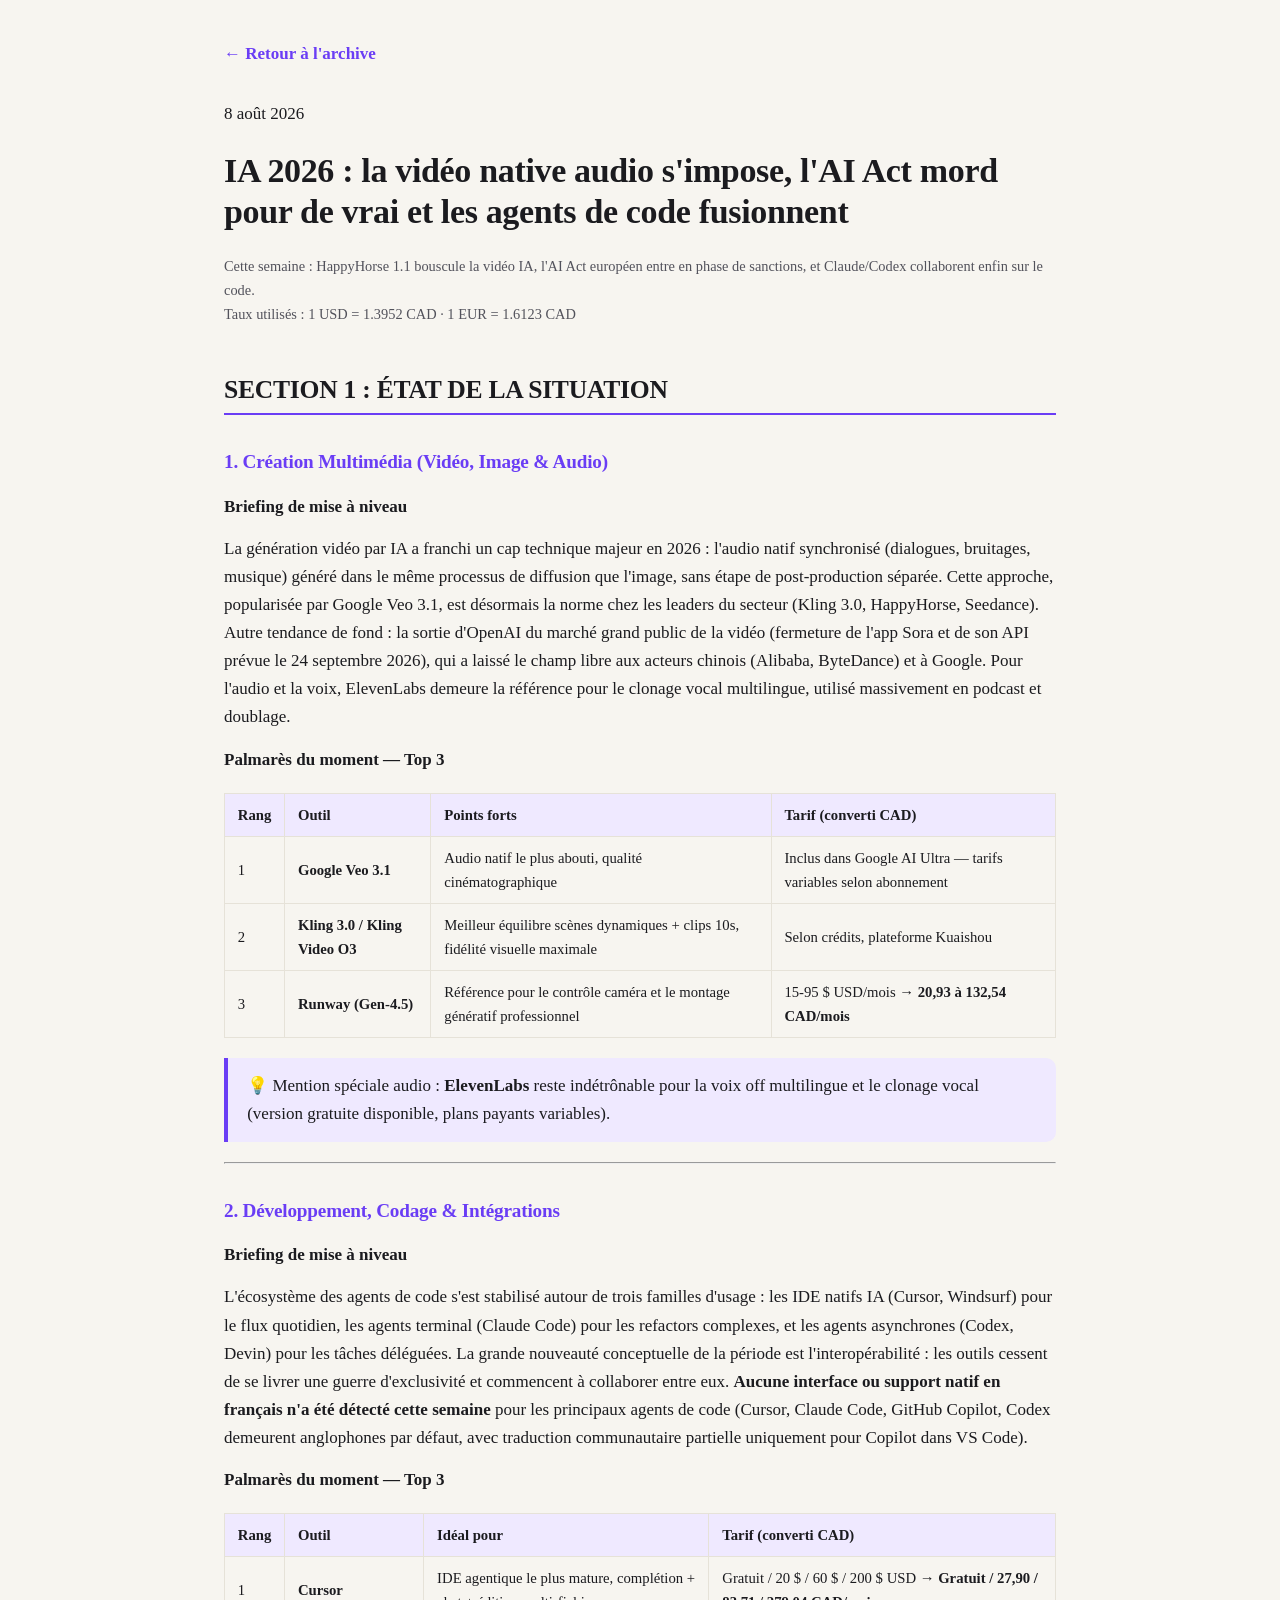
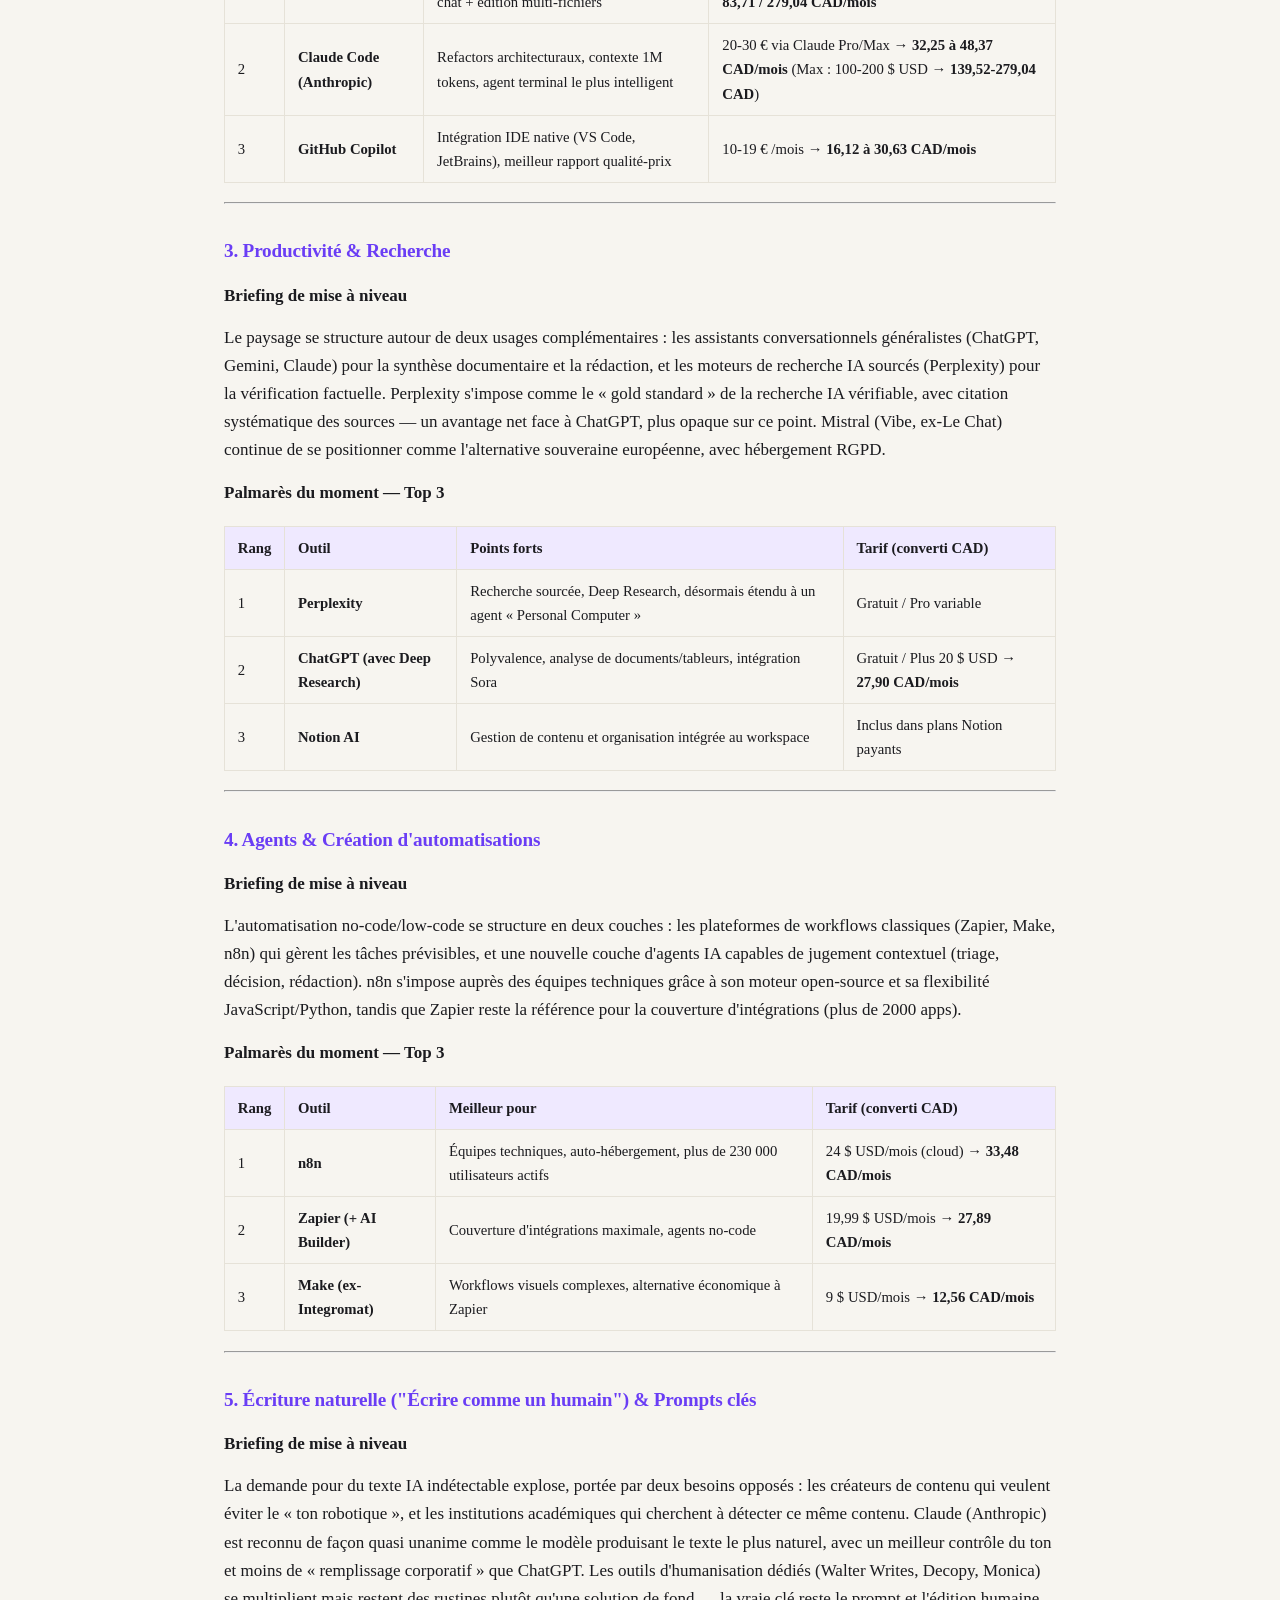
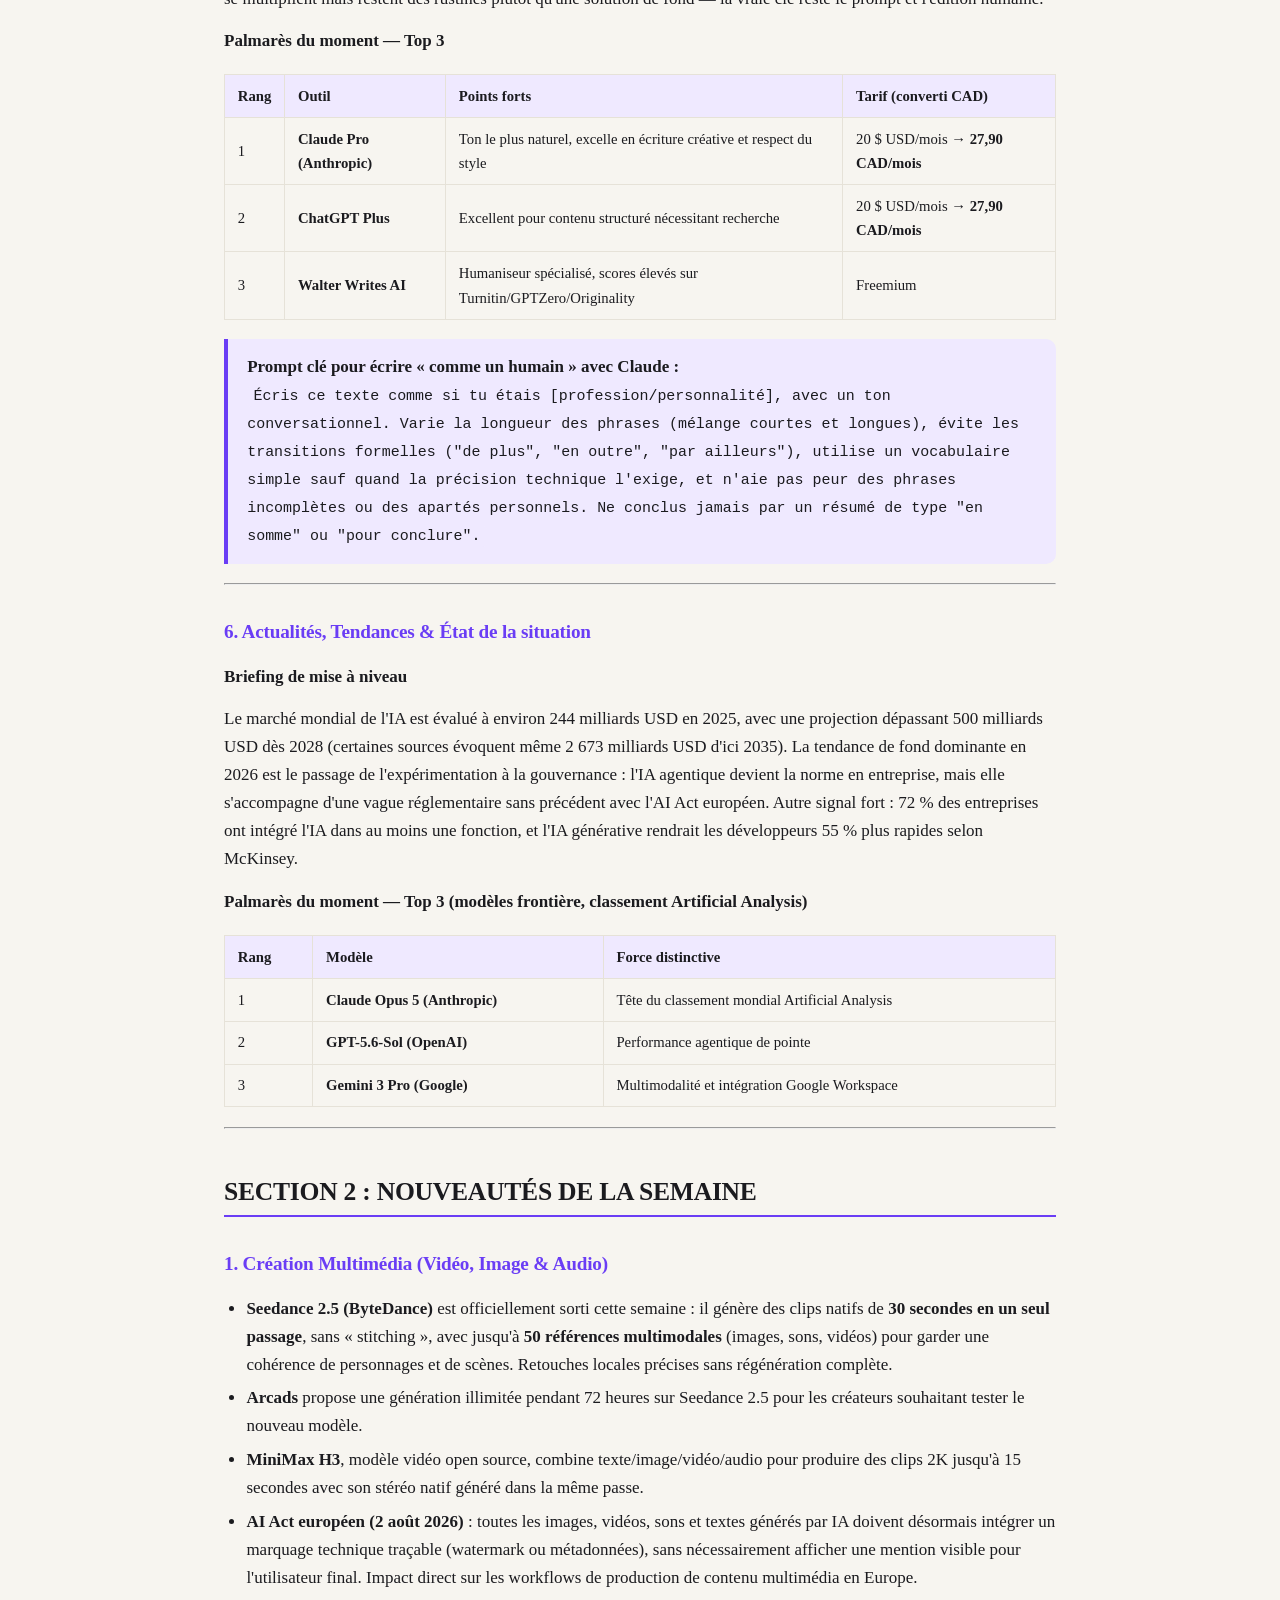
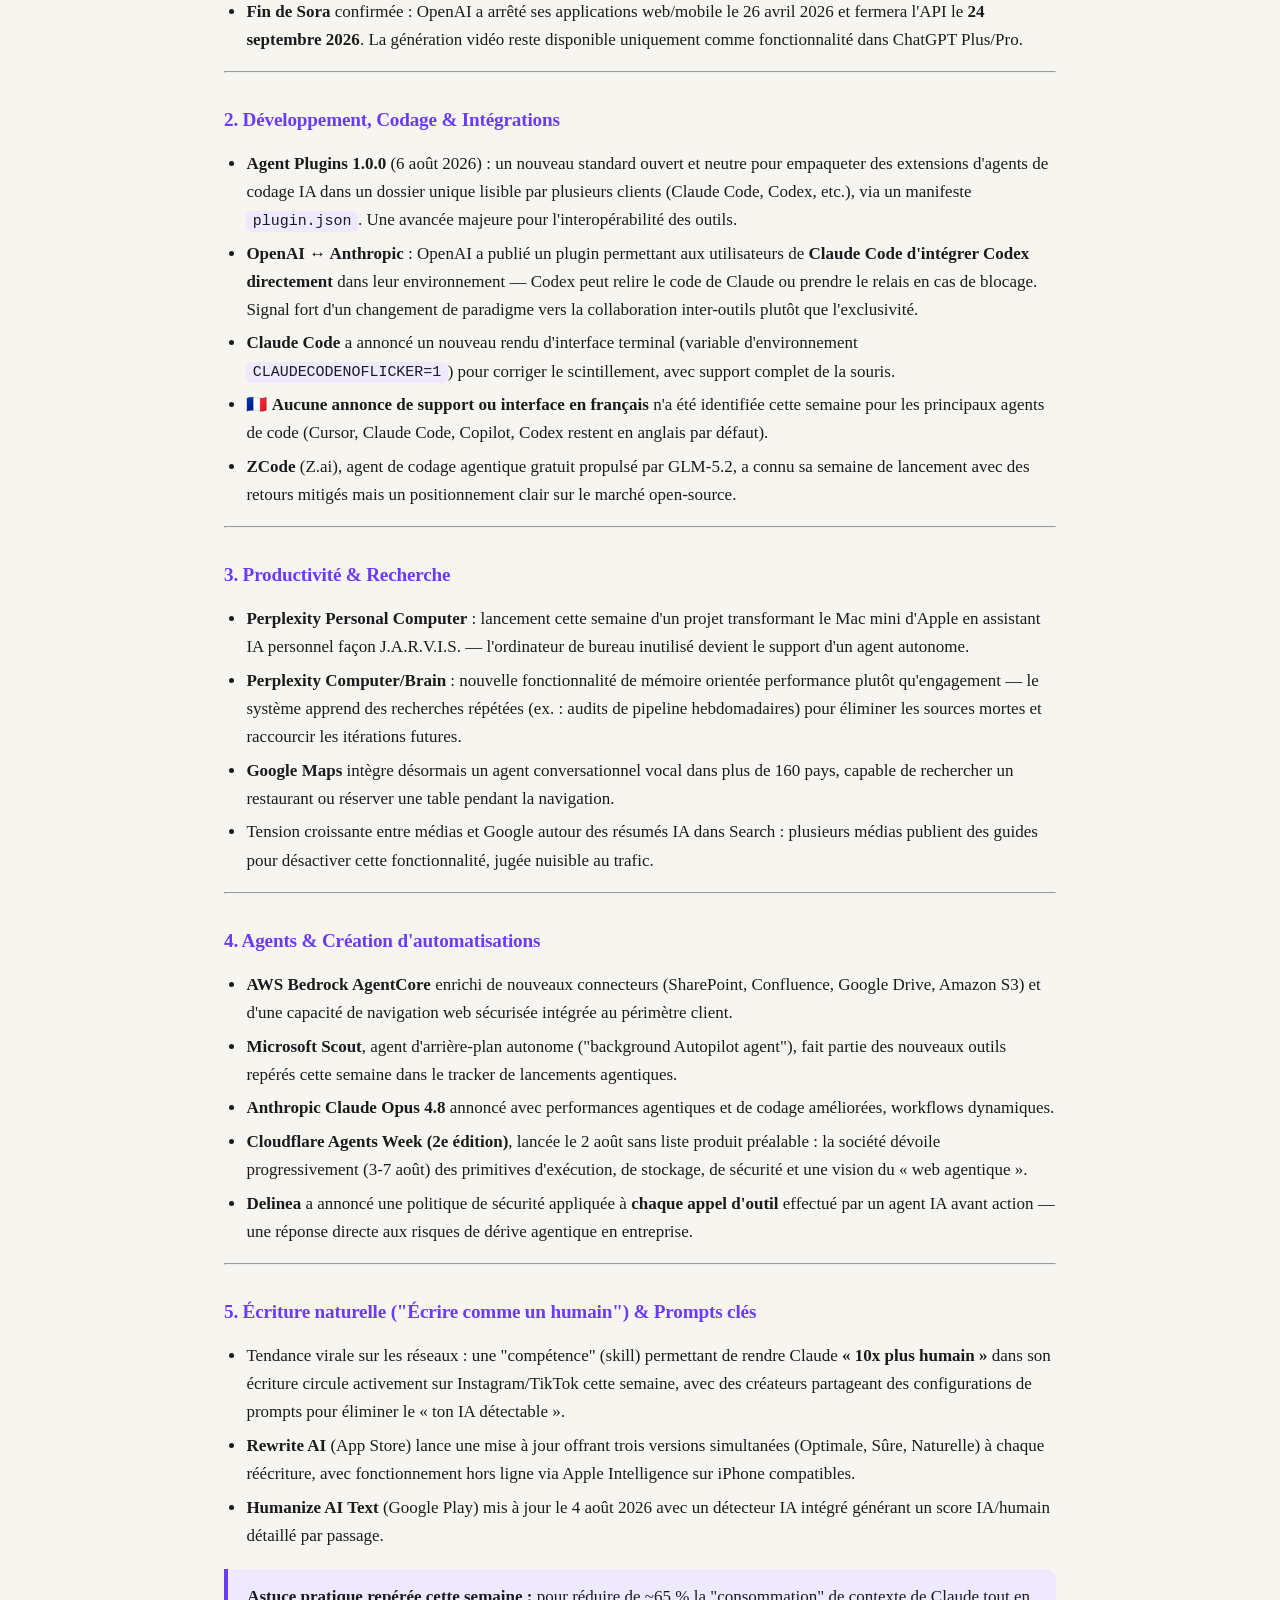
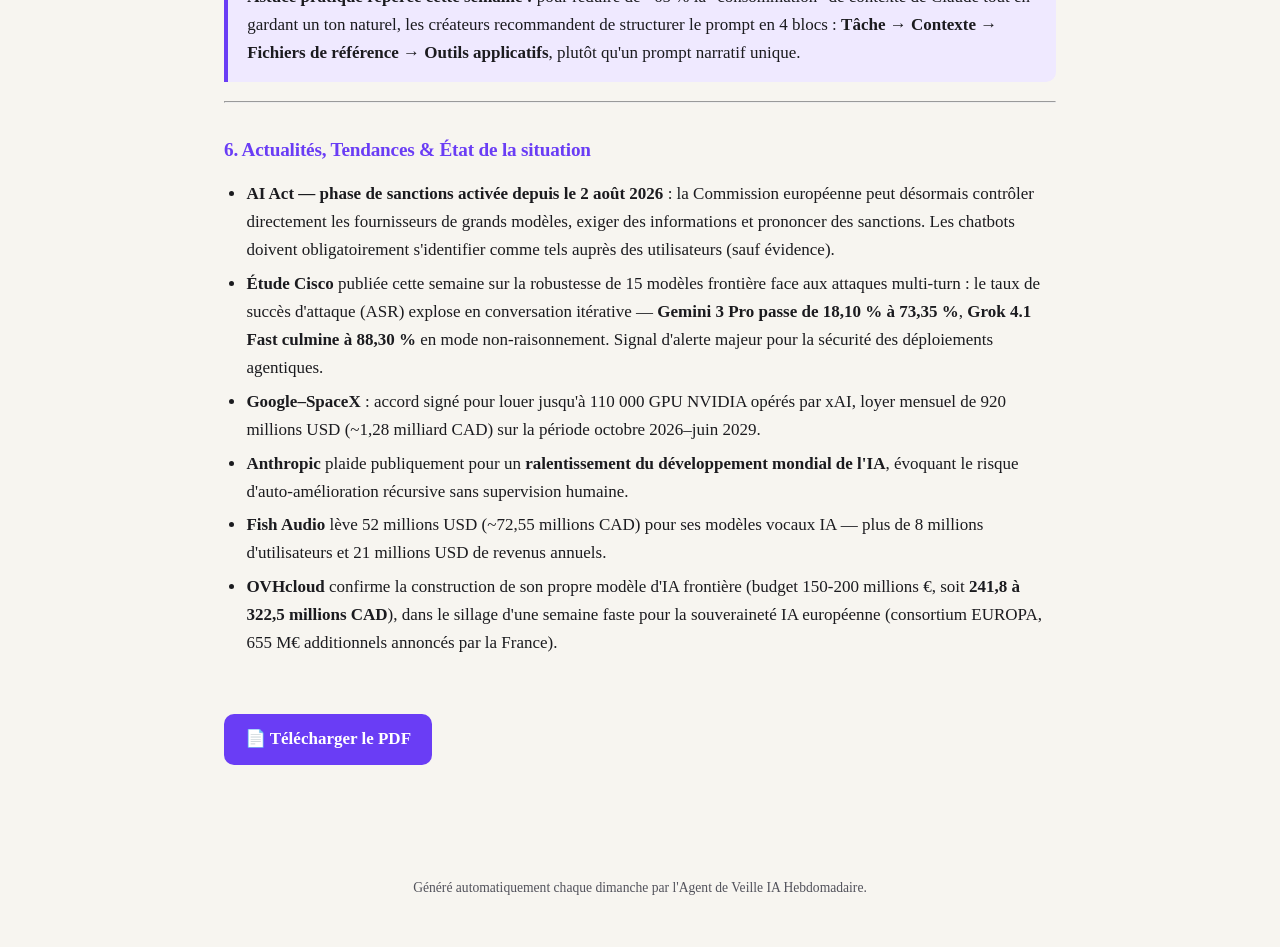
==== reports/2026-08-08/index.html @ e720a46f "Publication du site — 31275434739 4ceb8667a6db0ae6cc5fe43e74e191ec12e5e3ae" ====
<!doctype html>
<html lang="fr">
<head>
<meta charset="utf-8">
<title>IA 2026 : la vidéo native audio s&#39;impose, l&#39;AI Act mord pour de vrai et les agents de code fusionnent — Veille IA Hebdomadaire</title>

<meta name="viewport" content="width=device-width, initial-scale=1">
<meta name="description" content="Cette semaine : HappyHorse 1.1 bouscule la vidéo IA, l&#39;AI Act européen entre en phase de sanctions, et Claude/Codex collaborent enfin sur le code.">
<link rel="preconnect" href="https://fonts.googleapis.com">
<link href="https://fonts.googleapis.com/css2?family=Fraunces:opsz,wght@9..144,400;9..144,600;9..144,700&family=Inter:wght@400;500;600;700&display=swap" rel="stylesheet">

<style>/* ==========================================================================
   Agent de Veille IA Hebdomadaire — style &#34;magazine&#34; (web)
   ========================================================================== */

:root {
  --bg: #f7f5f0;
  --bg-card: #ffffff;
  --ink: #1b1b1f;
  --ink-soft: #52525b;
  --accent: #6a3df5;
  --accent-soft: #efe9ff;
  --line: #e6e2d8;
  --success: #0f8a5f;
}

@media (prefers-color-scheme: dark) {
  :root {
    --bg: #111114;
    --bg-card: #1a1a1f;
    --ink: #f2f1ee;
    --ink-soft: #a3a3ad;
    --accent: #a78bfa;
    --accent-soft: #241c3d;
    --line: #2c2c33;
    --success: #34d399;
  }
}

* { box-sizing: border-box; }

body {
  margin: 0;
  background: var(--bg);
  color: var(--ink);
  font-family: &#34;Inter&#34;, &#34;Segoe UI&#34;, system-ui, -apple-system, sans-serif;
  line-height: 1.65;
  font-size: 17px;
}

h1, h2, h3, h4 {
  font-family: &#34;Fraunces&#34;, Georgia, &#34;Times New Roman&#34;, serif;
  color: var(--ink);
  line-height: 1.2;
  letter-spacing: -0.01em;
}

a { color: var(--accent); text-decoration: none; }
a:hover { text-decoration: underline; }

.site-header {
  padding: 3rem 1.5rem 2rem;
  text-align: center;
  border-bottom: 1px solid var(--line);
}

.site-header .kicker {
  display: inline-block;
  font-size: 0.8rem;
  font-weight: 600;
  letter-spacing: 0.08em;
  text-transform: uppercase;
  color: var(--accent);
  background: var(--accent-soft);
  padding: 0.3rem 0.8rem;
  border-radius: 999px;
  margin-bottom: 1rem;
}

.site-header h1 {
  font-size: clamp(2rem, 5vw, 3rem);
  margin: 0 0 0.6rem;
}

.site-header p {
  color: var(--ink-soft);
  max-width: 640px;
  margin: 0 auto;
}

.container {
  max-width: 880px;
  margin: 0 auto;
  padding: 2.5rem 1.5rem 5rem;
}

/* --- Cartes d&#39;archive (index) ------------------------------------------ */

.archive-grid {
  display: grid;
  gap: 1.25rem;
  grid-template-columns: 1fr;
}

.report-card {
  background: var(--bg-card);
  border: 1px solid var(--line);
  border-radius: 16px;
  padding: 1.5rem 1.75rem;
  transition: transform 0.15s ease, box-shadow 0.15s ease;
}

.report-card:hover {
  transform: translateY(-2px);
  box-shadow: 0 10px 30px rgba(0, 0, 0, 0.08);
}

.report-card .date {
  font-size: 0.82rem;
  font-weight: 600;
  color: var(--accent);
  text-transform: uppercase;
  letter-spacing: 0.05em;
}

.report-card h2 {
  font-size: 1.35rem;
  margin: 0.4rem 0 0.5rem;
}

.report-card p {
  color: var(--ink-soft);
  margin: 0 0 1rem;
}

.report-card .links a {
  font-weight: 600;
  margin-right: 1.25rem;
}

.empty-state {
  text-align: center;
  color: var(--ink-soft);
  padding: 4rem 1rem;
}

/* --- Page d&#39;un rapport --------------------------------------------------- */

.report-meta {
  color: var(--ink-soft);
  font-size: 0.9rem;
  margin-bottom: 2rem;
}

.report-content h2 {
  font-size: 1.6rem;
  margin-top: 3rem;
  padding-bottom: 0.5rem;
  border-bottom: 2px solid var(--accent);
}

.report-content h3 {
  font-size: 1.2rem;
  margin-top: 2.2rem;
  color: var(--accent);
}

.report-content h4 {
  font-size: 1.02rem;
  margin-top: 1.4rem;
}

.report-content p { margin: 0.9rem 0; }

.report-content ul, .report-content ol {
  padding-left: 1.4rem;
}

.report-content li { margin: 0.35rem 0; }

.report-content blockquote {
  margin: 1.2rem 0;
  padding: 0.9rem 1.2rem;
  background: var(--accent-soft);
  border-left: 4px solid var(--accent);
  border-radius: 0 10px 10px 0;
}

.report-content blockquote p { margin: 0; }

.report-content table {
  width: 100%;
  border-collapse: collapse;
  margin: 1.2rem 0;
  font-size: 0.92rem;
}

.report-content th, .report-content td {
  border: 1px solid var(--line);
  padding: 0.55rem 0.8rem;
  text-align: left;
}

.report-content th {
  background: var(--accent-soft);
  font-weight: 600;
}

.report-content code {
  background: var(--accent-soft);
  padding: 0.15rem 0.4rem;
  border-radius: 5px;
  font-size: 0.88em;
}

.back-link {
  display: inline-block;
  margin-bottom: 2rem;
  font-weight: 600;
}

.pdf-badge {
  display: inline-block;
  margin-top: 2.5rem;
  padding: 0.7rem 1.3rem;
  background: var(--accent);
  color: white;
  border-radius: 10px;
  font-weight: 600;
}
.pdf-badge:hover { text-decoration: none; opacity: 0.9; }

footer.site-footer {
  text-align: center;
  color: var(--ink-soft);
  font-size: 0.85rem;
  padding: 2rem 1rem 3rem;
}
</style>
</head>
<body>

<div class="container">
  <a class="back-link" href="../../index.html">&larr; Retour à l'archive</a>



  <header>
    <div class="date">8 août 2026</div>
    <h1>IA 2026 : la vidéo native audio s&#39;impose, l&#39;AI Act mord pour de vrai et les agents de code fusionnent</h1>
    <p class="report-meta">Cette semaine : HappyHorse 1.1 bouscule la vidéo IA, l&#39;AI Act européen entre en phase de sanctions, et Claude/Codex collaborent enfin sur le code.<br>Taux utilisés : 1 USD = 1.3952 CAD · 1 EUR = 1.6123 CAD</p>
  </header>


  <div class="report-content">
    <h2 id="section-1-etat-de-la-situation">SECTION 1 : ÉTAT DE LA SITUATION</h2>
<h3 id="1-creation-multimedia-video-image-audio">1. Création Multimédia (Vidéo, Image &amp; Audio)</h3>
<p><strong>Briefing de mise à niveau</strong></p>
<p>La génération vidéo par IA a franchi un cap technique majeur en 2026 : l'audio natif synchronisé (dialogues, bruitages, musique) généré dans le même processus de diffusion que l'image, sans étape de post-production séparée. Cette approche, popularisée par Google Veo 3.1, est désormais la norme chez les leaders du secteur (Kling 3.0, HappyHorse, Seedance). Autre tendance de fond : la sortie d'OpenAI du marché grand public de la vidéo (fermeture de l'app Sora et de son API prévue le 24 septembre 2026), qui a laissé le champ libre aux acteurs chinois (Alibaba, ByteDance) et à Google. Pour l'audio et la voix, ElevenLabs demeure la référence pour le clonage vocal multilingue, utilisé massivement en podcast et doublage.</p>
<p><strong>Palmarès du moment — Top 3</strong></p>
<table>
<thead>
<tr>
<th>Rang</th>
<th>Outil</th>
<th>Points forts</th>
<th>Tarif (converti CAD)</th>
</tr>
</thead>
<tbody>
<tr>
<td>1</td>
<td><strong>Google Veo 3.1</strong></td>
<td>Audio natif le plus abouti, qualité cinématographique</td>
<td>Inclus dans Google AI Ultra — tarifs variables selon abonnement</td>
</tr>
<tr>
<td>2</td>
<td><strong>Kling 3.0 / Kling Video O3</strong></td>
<td>Meilleur équilibre scènes dynamiques + clips 10s, fidélité visuelle maximale</td>
<td>Selon crédits, plateforme Kuaishou</td>
</tr>
<tr>
<td>3</td>
<td><strong>Runway (Gen-4.5)</strong></td>
<td>Référence pour le contrôle caméra et le montage génératif professionnel</td>
<td>15-95 $ USD/mois → <strong>20,93 à 132,54 CAD/mois</strong></td>
</tr>
</tbody>
</table>
<blockquote>
<p>💡 Mention spéciale audio : <strong>ElevenLabs</strong> reste indétrônable pour la voix off multilingue et le clonage vocal (version gratuite disponible, plans payants variables).</p>
</blockquote>
<hr />
<h3 id="2-developpement-codage-integrations">2. Développement, Codage &amp; Intégrations</h3>
<p><strong>Briefing de mise à niveau</strong></p>
<p>L'écosystème des agents de code s'est stabilisé autour de trois familles d'usage : les IDE natifs IA (Cursor, Windsurf) pour le flux quotidien, les agents terminal (Claude Code) pour les refactors complexes, et les agents asynchrones (Codex, Devin) pour les tâches déléguées. La grande nouveauté conceptuelle de la période est l'interopérabilité : les outils cessent de se livrer une guerre d'exclusivité et commencent à collaborer entre eux. <strong>Aucune interface ou support natif en français n'a été détecté cette semaine</strong> pour les principaux agents de code (Cursor, Claude Code, GitHub Copilot, Codex demeurent anglophones par défaut, avec traduction communautaire partielle uniquement pour Copilot dans VS Code).</p>
<p><strong>Palmarès du moment — Top 3</strong></p>
<table>
<thead>
<tr>
<th>Rang</th>
<th>Outil</th>
<th>Idéal pour</th>
<th>Tarif (converti CAD)</th>
</tr>
</thead>
<tbody>
<tr>
<td>1</td>
<td><strong>Cursor</strong></td>
<td>IDE agentique le plus mature, complétion + chat + édition multi-fichiers</td>
<td>Gratuit / 20 $ / 60 $ / 200 $ USD → <strong>Gratuit / 27,90 / 83,71 / 279,04 CAD/mois</strong></td>
</tr>
<tr>
<td>2</td>
<td><strong>Claude Code (Anthropic)</strong></td>
<td>Refactors architecturaux, contexte 1M tokens, agent terminal le plus intelligent</td>
<td>20-30 € via Claude Pro/Max → <strong>32,25 à 48,37 CAD/mois</strong> (Max : 100-200 $ USD → <strong>139,52-279,04 CAD</strong>)</td>
</tr>
<tr>
<td>3</td>
<td><strong>GitHub Copilot</strong></td>
<td>Intégration IDE native (VS Code, JetBrains), meilleur rapport qualité-prix</td>
<td>10-19 € /mois → <strong>16,12 à 30,63 CAD/mois</strong></td>
</tr>
</tbody>
</table>
<hr />
<h3 id="3-productivite-recherche">3. Productivité &amp; Recherche</h3>
<p><strong>Briefing de mise à niveau</strong></p>
<p>Le paysage se structure autour de deux usages complémentaires : les assistants conversationnels généralistes (ChatGPT, Gemini, Claude) pour la synthèse documentaire et la rédaction, et les moteurs de recherche IA sourcés (Perplexity) pour la vérification factuelle. Perplexity s'impose comme le « gold standard » de la recherche IA vérifiable, avec citation systématique des sources — un avantage net face à ChatGPT, plus opaque sur ce point. Mistral (Vibe, ex-Le Chat) continue de se positionner comme l'alternative souveraine européenne, avec hébergement RGPD.</p>
<p><strong>Palmarès du moment — Top 3</strong></p>
<table>
<thead>
<tr>
<th>Rang</th>
<th>Outil</th>
<th>Points forts</th>
<th>Tarif (converti CAD)</th>
</tr>
</thead>
<tbody>
<tr>
<td>1</td>
<td><strong>Perplexity</strong></td>
<td>Recherche sourcée, Deep Research, désormais étendu à un agent « Personal Computer »</td>
<td>Gratuit / Pro variable</td>
</tr>
<tr>
<td>2</td>
<td><strong>ChatGPT (avec Deep Research)</strong></td>
<td>Polyvalence, analyse de documents/tableurs, intégration Sora</td>
<td>Gratuit / Plus 20 $ USD → <strong>27,90 CAD/mois</strong></td>
</tr>
<tr>
<td>3</td>
<td><strong>Notion AI</strong></td>
<td>Gestion de contenu et organisation intégrée au workspace</td>
<td>Inclus dans plans Notion payants</td>
</tr>
</tbody>
</table>
<hr />
<h3 id="4-agents-creation-dautomatisations">4. Agents &amp; Création d'automatisations</h3>
<p><strong>Briefing de mise à niveau</strong></p>
<p>L'automatisation no-code/low-code se structure en deux couches : les plateformes de workflows classiques (Zapier, Make, n8n) qui gèrent les tâches prévisibles, et une nouvelle couche d'agents IA capables de jugement contextuel (triage, décision, rédaction). n8n s'impose auprès des équipes techniques grâce à son moteur open-source et sa flexibilité JavaScript/Python, tandis que Zapier reste la référence pour la couverture d'intégrations (plus de 2000 apps).</p>
<p><strong>Palmarès du moment — Top 3</strong></p>
<table>
<thead>
<tr>
<th>Rang</th>
<th>Outil</th>
<th>Meilleur pour</th>
<th>Tarif (converti CAD)</th>
</tr>
</thead>
<tbody>
<tr>
<td>1</td>
<td><strong>n8n</strong></td>
<td>Équipes techniques, auto-hébergement, plus de 230 000 utilisateurs actifs</td>
<td>24 $ USD/mois (cloud) → <strong>33,48 CAD/mois</strong></td>
</tr>
<tr>
<td>2</td>
<td><strong>Zapier (+ AI Builder)</strong></td>
<td>Couverture d'intégrations maximale, agents no-code</td>
<td>19,99 $ USD/mois → <strong>27,89 CAD/mois</strong></td>
</tr>
<tr>
<td>3</td>
<td><strong>Make (ex-Integromat)</strong></td>
<td>Workflows visuels complexes, alternative économique à Zapier</td>
<td>9 $ USD/mois → <strong>12,56 CAD/mois</strong></td>
</tr>
</tbody>
</table>
<hr />
<h3 id="5-ecriture-naturelle-ecrire-comme-un-humain-prompts-cles">5. Écriture naturelle ("Écrire comme un humain") &amp; Prompts clés</h3>
<p><strong>Briefing de mise à niveau</strong></p>
<p>La demande pour du texte IA indétectable explose, portée par deux besoins opposés : les créateurs de contenu qui veulent éviter le « ton robotique », et les institutions académiques qui cherchent à détecter ce même contenu. Claude (Anthropic) est reconnu de façon quasi unanime comme le modèle produisant le texte le plus naturel, avec un meilleur contrôle du ton et moins de « remplissage corporatif » que ChatGPT. Les outils d'humanisation dédiés (Walter Writes, Decopy, Monica) se multiplient mais restent des rustines plutôt qu'une solution de fond — la vraie clé reste le prompt et l'édition humaine.</p>
<p><strong>Palmarès du moment — Top 3</strong></p>
<table>
<thead>
<tr>
<th>Rang</th>
<th>Outil</th>
<th>Points forts</th>
<th>Tarif (converti CAD)</th>
</tr>
</thead>
<tbody>
<tr>
<td>1</td>
<td><strong>Claude Pro (Anthropic)</strong></td>
<td>Ton le plus naturel, excelle en écriture créative et respect du style</td>
<td>20 $ USD/mois → <strong>27,90 CAD/mois</strong></td>
</tr>
<tr>
<td>2</td>
<td><strong>ChatGPT Plus</strong></td>
<td>Excellent pour contenu structuré nécessitant recherche</td>
<td>20 $ USD/mois → <strong>27,90 CAD/mois</strong></td>
</tr>
<tr>
<td>3</td>
<td><strong>Walter Writes AI</strong></td>
<td>Humaniseur spécialisé, scores élevés sur Turnitin/GPTZero/Originality</td>
<td>Freemium</td>
</tr>
</tbody>
</table>
<blockquote>
<p><strong>Prompt clé pour écrire « comme un humain » avec Claude :</strong><br />
<code>Écris ce texte comme si tu étais [profession/personnalité], avec un ton
conversationnel. Varie la longueur des phrases (mélange courtes et longues),
évite les transitions formelles ("de plus", "en outre", "par ailleurs"),
utilise un vocabulaire simple sauf quand la précision technique l'exige,
et n'aie pas peur des phrases incomplètes ou des apartés personnels.
Ne conclus jamais par un résumé de type "en somme" ou "pour conclure".</code></p>
</blockquote>
<hr />
<h3 id="6-actualites-tendances-etat-de-la-situation">6. Actualités, Tendances &amp; État de la situation</h3>
<p><strong>Briefing de mise à niveau</strong></p>
<p>Le marché mondial de l'IA est évalué à environ 244 milliards USD en 2025, avec une projection dépassant 500 milliards USD dès 2028 (certaines sources évoquent même 2 673 milliards USD d'ici 2035). La tendance de fond dominante en 2026 est le passage de l'expérimentation à la gouvernance : l'IA agentique devient la norme en entreprise, mais elle s'accompagne d'une vague réglementaire sans précédent avec l'AI Act européen. Autre signal fort : 72 % des entreprises ont intégré l'IA dans au moins une fonction, et l'IA générative rendrait les développeurs 55 % plus rapides selon McKinsey.</p>
<p><strong>Palmarès du moment — Top 3 (modèles frontière, classement Artificial Analysis)</strong></p>
<table>
<thead>
<tr>
<th>Rang</th>
<th>Modèle</th>
<th>Force distinctive</th>
</tr>
</thead>
<tbody>
<tr>
<td>1</td>
<td><strong>Claude Opus 5 (Anthropic)</strong></td>
<td>Tête du classement mondial Artificial Analysis</td>
</tr>
<tr>
<td>2</td>
<td><strong>GPT-5.6-Sol (OpenAI)</strong></td>
<td>Performance agentique de pointe</td>
</tr>
<tr>
<td>3</td>
<td><strong>Gemini 3 Pro (Google)</strong></td>
<td>Multimodalité et intégration Google Workspace</td>
</tr>
</tbody>
</table>
<hr />
<h2 id="section-2-nouveautes-de-la-semaine">SECTION 2 : NOUVEAUTÉS DE LA SEMAINE</h2>
<h3 id="1-creation-multimedia-video-image-audio_1">1. Création Multimédia (Vidéo, Image &amp; Audio)</h3>
<ul>
<li><strong>Seedance 2.5 (ByteDance)</strong> est officiellement sorti cette semaine : il génère des clips natifs de <strong>30 secondes en un seul passage</strong>, sans « stitching », avec jusqu'à <strong>50 références multimodales</strong> (images, sons, vidéos) pour garder une cohérence de personnages et de scènes. Retouches locales précises sans régénération complète.</li>
<li><strong>Arcads</strong> propose une génération illimitée pendant 72 heures sur Seedance 2.5 pour les créateurs souhaitant tester le nouveau modèle.</li>
<li><strong>MiniMax H3</strong>, modèle vidéo open source, combine texte/image/vidéo/audio pour produire des clips 2K jusqu'à 15 secondes avec son stéréo natif généré dans la même passe.</li>
<li><strong>AI Act européen (2 août 2026)</strong> : toutes les images, vidéos, sons et textes générés par IA doivent désormais intégrer un marquage technique traçable (watermark ou métadonnées), sans nécessairement afficher une mention visible pour l'utilisateur final. Impact direct sur les workflows de production de contenu multimédia en Europe.</li>
<li><strong>Fin de Sora</strong> confirmée : OpenAI a arrêté ses applications web/mobile le 26 avril 2026 et fermera l'API le <strong>24 septembre 2026</strong>. La génération vidéo reste disponible uniquement comme fonctionnalité dans ChatGPT Plus/Pro.</li>
</ul>
<hr />
<h3 id="2-developpement-codage-integrations_1">2. Développement, Codage &amp; Intégrations</h3>
<ul>
<li><strong>Agent Plugins 1.0.0</strong> (6 août 2026) : un nouveau standard ouvert et neutre pour empaqueter des extensions d'agents de codage IA dans un dossier unique lisible par plusieurs clients (Claude Code, Codex, etc.), via un manifeste <code>plugin.json</code>. Une avancée majeure pour l'interopérabilité des outils.</li>
<li><strong>OpenAI ↔ Anthropic</strong> : OpenAI a publié un plugin permettant aux utilisateurs de <strong>Claude Code d'intégrer Codex directement</strong> dans leur environnement — Codex peut relire le code de Claude ou prendre le relais en cas de blocage. Signal fort d'un changement de paradigme vers la collaboration inter-outils plutôt que l'exclusivité.</li>
<li><strong>Claude Code</strong> a annoncé un nouveau rendu d'interface terminal (variable d'environnement <code>CLAUDECODENOFLICKER=1</code>) pour corriger le scintillement, avec support complet de la souris.</li>
<li>🇫🇷 <strong>Aucune annonce de support ou interface en français</strong> n'a été identifiée cette semaine pour les principaux agents de code (Cursor, Claude Code, Copilot, Codex restent en anglais par défaut).</li>
<li><strong>ZCode</strong> (Z.ai), agent de codage agentique gratuit propulsé par GLM-5.2, a connu sa semaine de lancement avec des retours mitigés mais un positionnement clair sur le marché open-source.</li>
</ul>
<hr />
<h3 id="3-productivite-recherche_1">3. Productivité &amp; Recherche</h3>
<ul>
<li><strong>Perplexity Personal Computer</strong> : lancement cette semaine d'un projet transformant le Mac mini d'Apple en assistant IA personnel façon J.A.R.V.I.S. — l'ordinateur de bureau inutilisé devient le support d'un agent autonome.</li>
<li><strong>Perplexity Computer/Brain</strong> : nouvelle fonctionnalité de mémoire orientée performance plutôt qu'engagement — le système apprend des recherches répétées (ex. : audits de pipeline hebdomadaires) pour éliminer les sources mortes et raccourcir les itérations futures.</li>
<li><strong>Google Maps</strong> intègre désormais un agent conversationnel vocal dans plus de 160 pays, capable de rechercher un restaurant ou réserver une table pendant la navigation.</li>
<li>Tension croissante entre médias et Google autour des résumés IA dans Search : plusieurs médias publient des guides pour désactiver cette fonctionnalité, jugée nuisible au trafic.</li>
</ul>
<hr />
<h3 id="4-agents-creation-dautomatisations_1">4. Agents &amp; Création d'automatisations</h3>
<ul>
<li><strong>AWS Bedrock AgentCore</strong> enrichi de nouveaux connecteurs (SharePoint, Confluence, Google Drive, Amazon S3) et d'une capacité de navigation web sécurisée intégrée au périmètre client.</li>
<li><strong>Microsoft Scout</strong>, agent d'arrière-plan autonome ("background Autopilot agent"), fait partie des nouveaux outils repérés cette semaine dans le tracker de lancements agentiques.</li>
<li><strong>Anthropic Claude Opus 4.8</strong> annoncé avec performances agentiques et de codage améliorées, workflows dynamiques.</li>
<li><strong>Cloudflare Agents Week (2e édition)</strong>, lancée le 2 août sans liste produit préalable : la société dévoile progressivement (3-7 août) des primitives d'exécution, de stockage, de sécurité et une vision du « web agentique ».</li>
<li><strong>Delinea</strong> a annoncé une politique de sécurité appliquée à <strong>chaque appel d'outil</strong> effectué par un agent IA avant action — une réponse directe aux risques de dérive agentique en entreprise.</li>
</ul>
<hr />
<h3 id="5-ecriture-naturelle-ecrire-comme-un-humain-prompts-cles_1">5. Écriture naturelle ("Écrire comme un humain") &amp; Prompts clés</h3>
<ul>
<li>Tendance virale sur les réseaux : une "compétence" (skill) permettant de rendre Claude <strong>« 10x plus humain »</strong> dans son écriture circule activement sur Instagram/TikTok cette semaine, avec des créateurs partageant des configurations de prompts pour éliminer le « ton IA détectable ».</li>
<li><strong>Rewrite AI</strong> (App Store) lance une mise à jour offrant trois versions simultanées (Optimale, Sûre, Naturelle) à chaque réécriture, avec fonctionnement hors ligne via Apple Intelligence sur iPhone compatibles.</li>
<li><strong>Humanize AI Text</strong> (Google Play) mis à jour le 4 août 2026 avec un détecteur IA intégré générant un score IA/humain détaillé par passage.</li>
</ul>
<blockquote>
<p><strong>Astuce pratique repérée cette semaine :</strong> pour réduire de ~65 % la "consommation" de contexte de Claude tout en gardant un ton naturel, les créateurs recommandent de structurer le prompt en 4 blocs : <strong>Tâche → Contexte → Fichiers de référence → Outils applicatifs</strong>, plutôt qu'un prompt narratif unique.</p>
</blockquote>
<hr />
<h3 id="6-actualites-tendances-etat-de-la-situation_1">6. Actualités, Tendances &amp; État de la situation</h3>
<ul>
<li><strong>AI Act — phase de sanctions activée depuis le 2 août 2026</strong> : la Commission européenne peut désormais contrôler directement les fournisseurs de grands modèles, exiger des informations et prononcer des sanctions. Les chatbots doivent obligatoirement s'identifier comme tels auprès des utilisateurs (sauf évidence).</li>
<li><strong>Étude Cisco</strong> publiée cette semaine sur la robustesse de 15 modèles frontière face aux attaques multi-turn : le taux de succès d'attaque (ASR) explose en conversation itérative — <strong>Gemini 3 Pro passe de 18,10 % à 73,35 %</strong>, <strong>Grok 4.1 Fast culmine à 88,30 %</strong> en mode non-raisonnement. Signal d'alerte majeur pour la sécurité des déploiements agentiques.</li>
<li><strong>Google–SpaceX</strong> : accord signé pour louer jusqu'à 110 000 GPU NVIDIA opérés par xAI, loyer mensuel de 920 millions USD (~1,28 milliard CAD) sur la période octobre 2026–juin 2029.</li>
<li><strong>Anthropic</strong> plaide publiquement pour un <strong>ralentissement du développement mondial de l'IA</strong>, évoquant le risque d'auto-amélioration récursive sans supervision humaine.</li>
<li><strong>Fish Audio</strong> lève 52 millions USD (~72,55 millions CAD) pour ses modèles vocaux IA — plus de 8 millions d'utilisateurs et 21 millions USD de revenus annuels.</li>
<li><strong>OVHcloud</strong> confirme la construction de son propre modèle d'IA frontière (budget 150-200 millions €, soit <strong>241,8 à 322,5 millions CAD</strong>), dans le sillage d'une semaine faste pour la souveraineté IA européenne (consortium EUROPA, 655 M€ additionnels annoncés par la France).</li>
</ul>
  </div>


  <a class="pdf-badge" href="rapport.pdf">📄 Télécharger le PDF</a>
</div>
<footer class="site-footer">Généré automatiquement chaque dimanche par l'Agent de Veille IA Hebdomadaire.</footer>

</body>
</html>
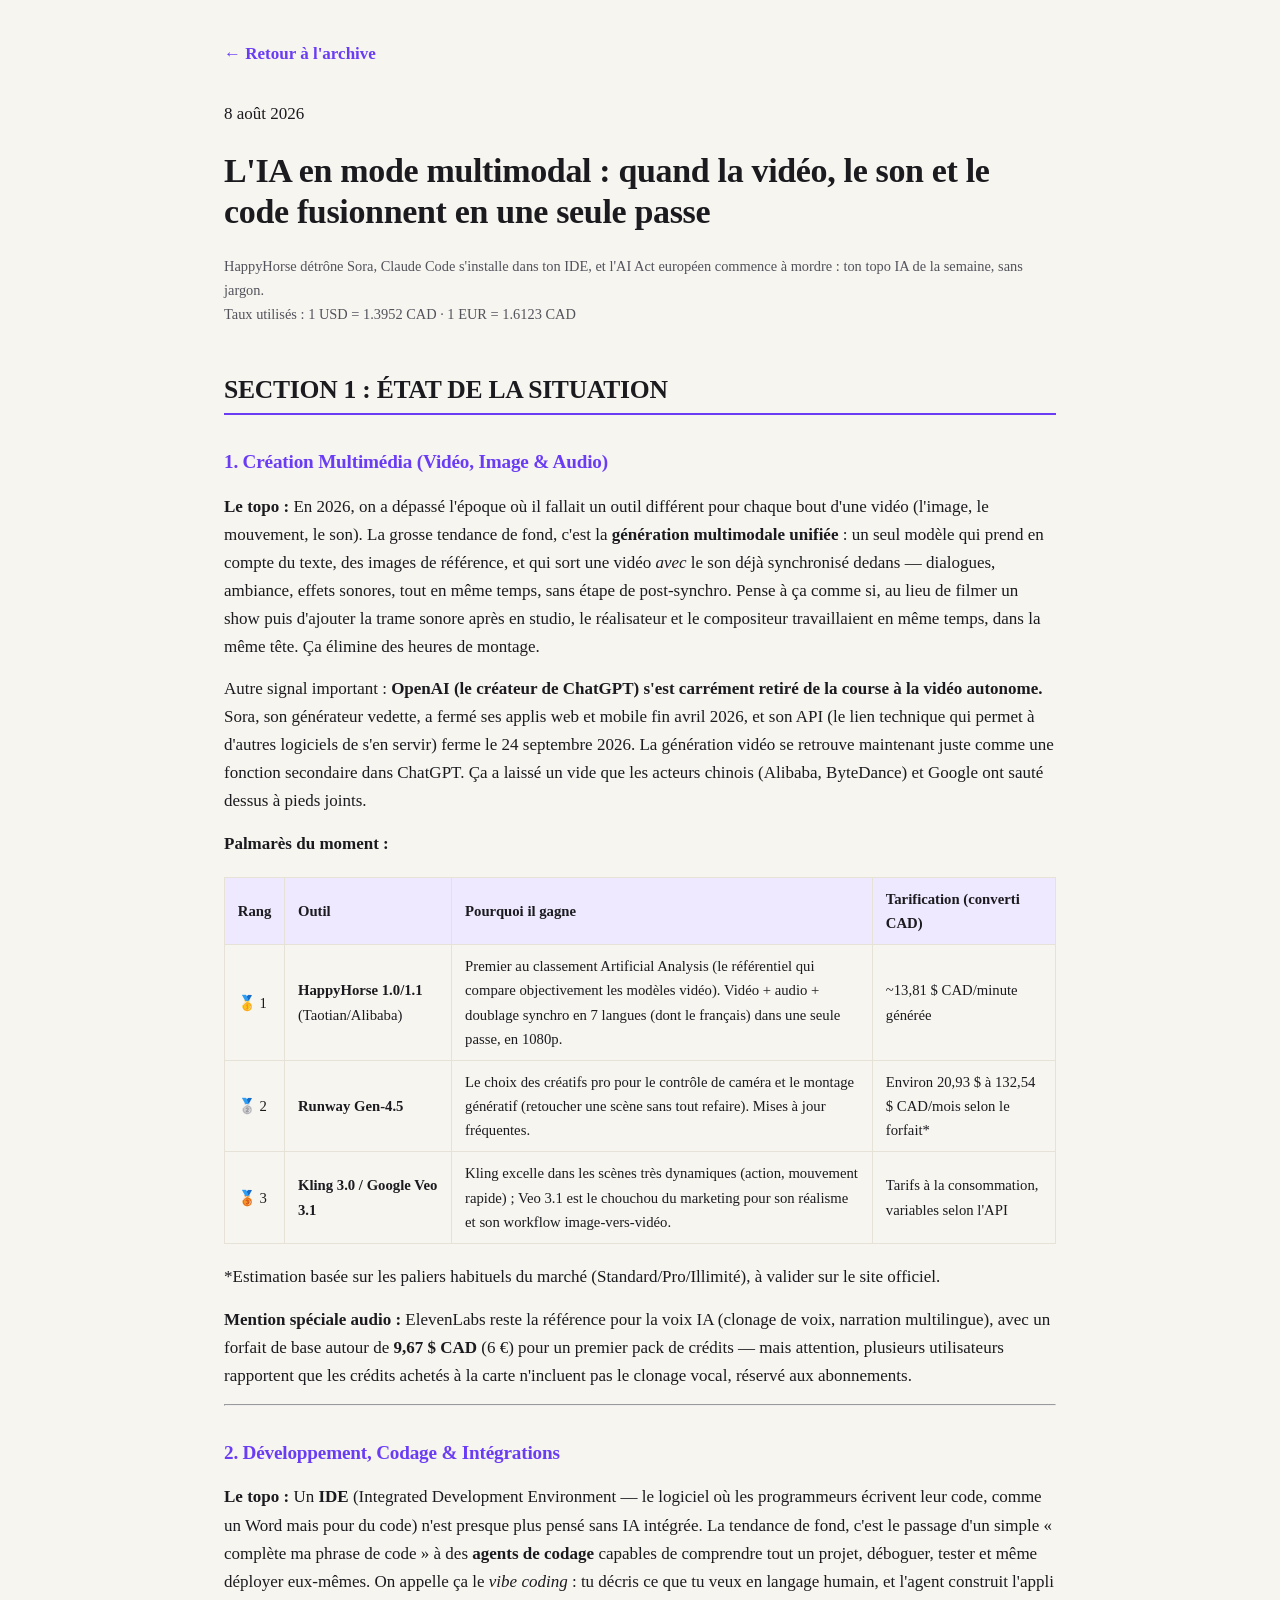
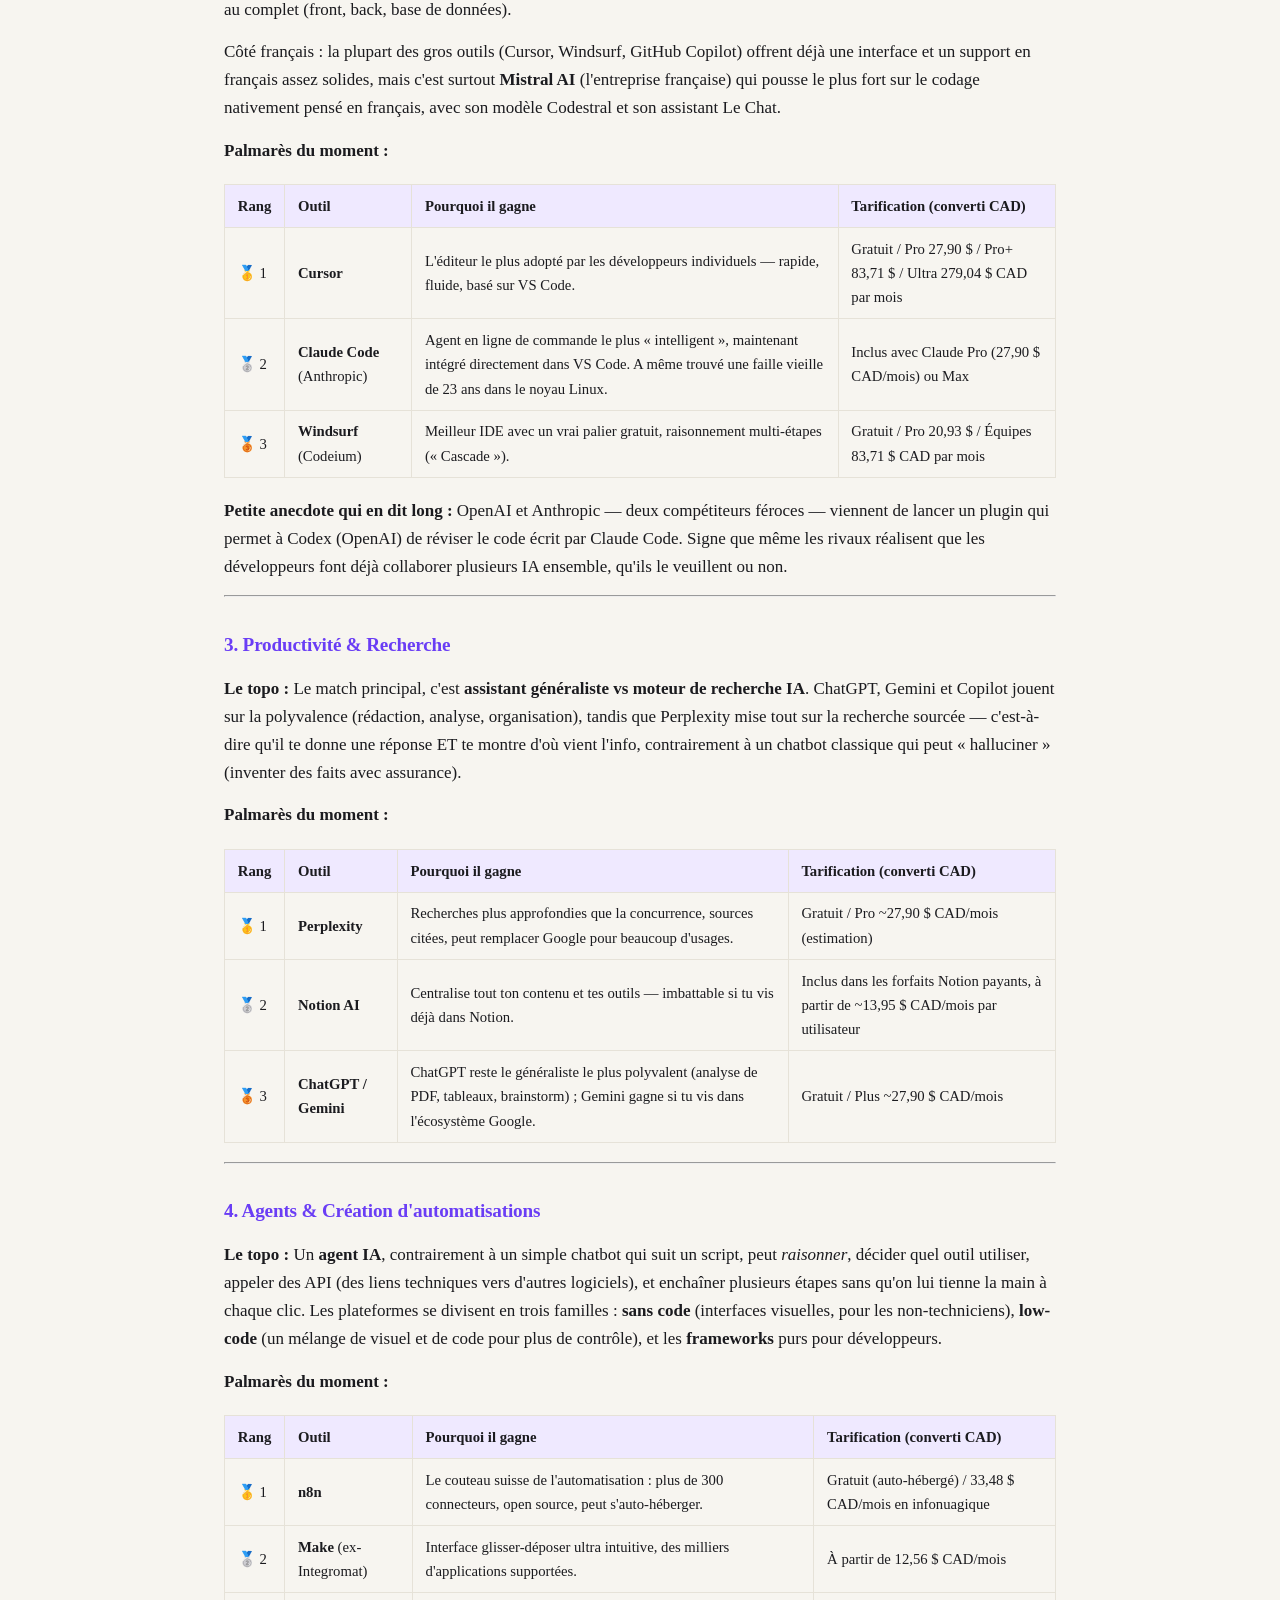
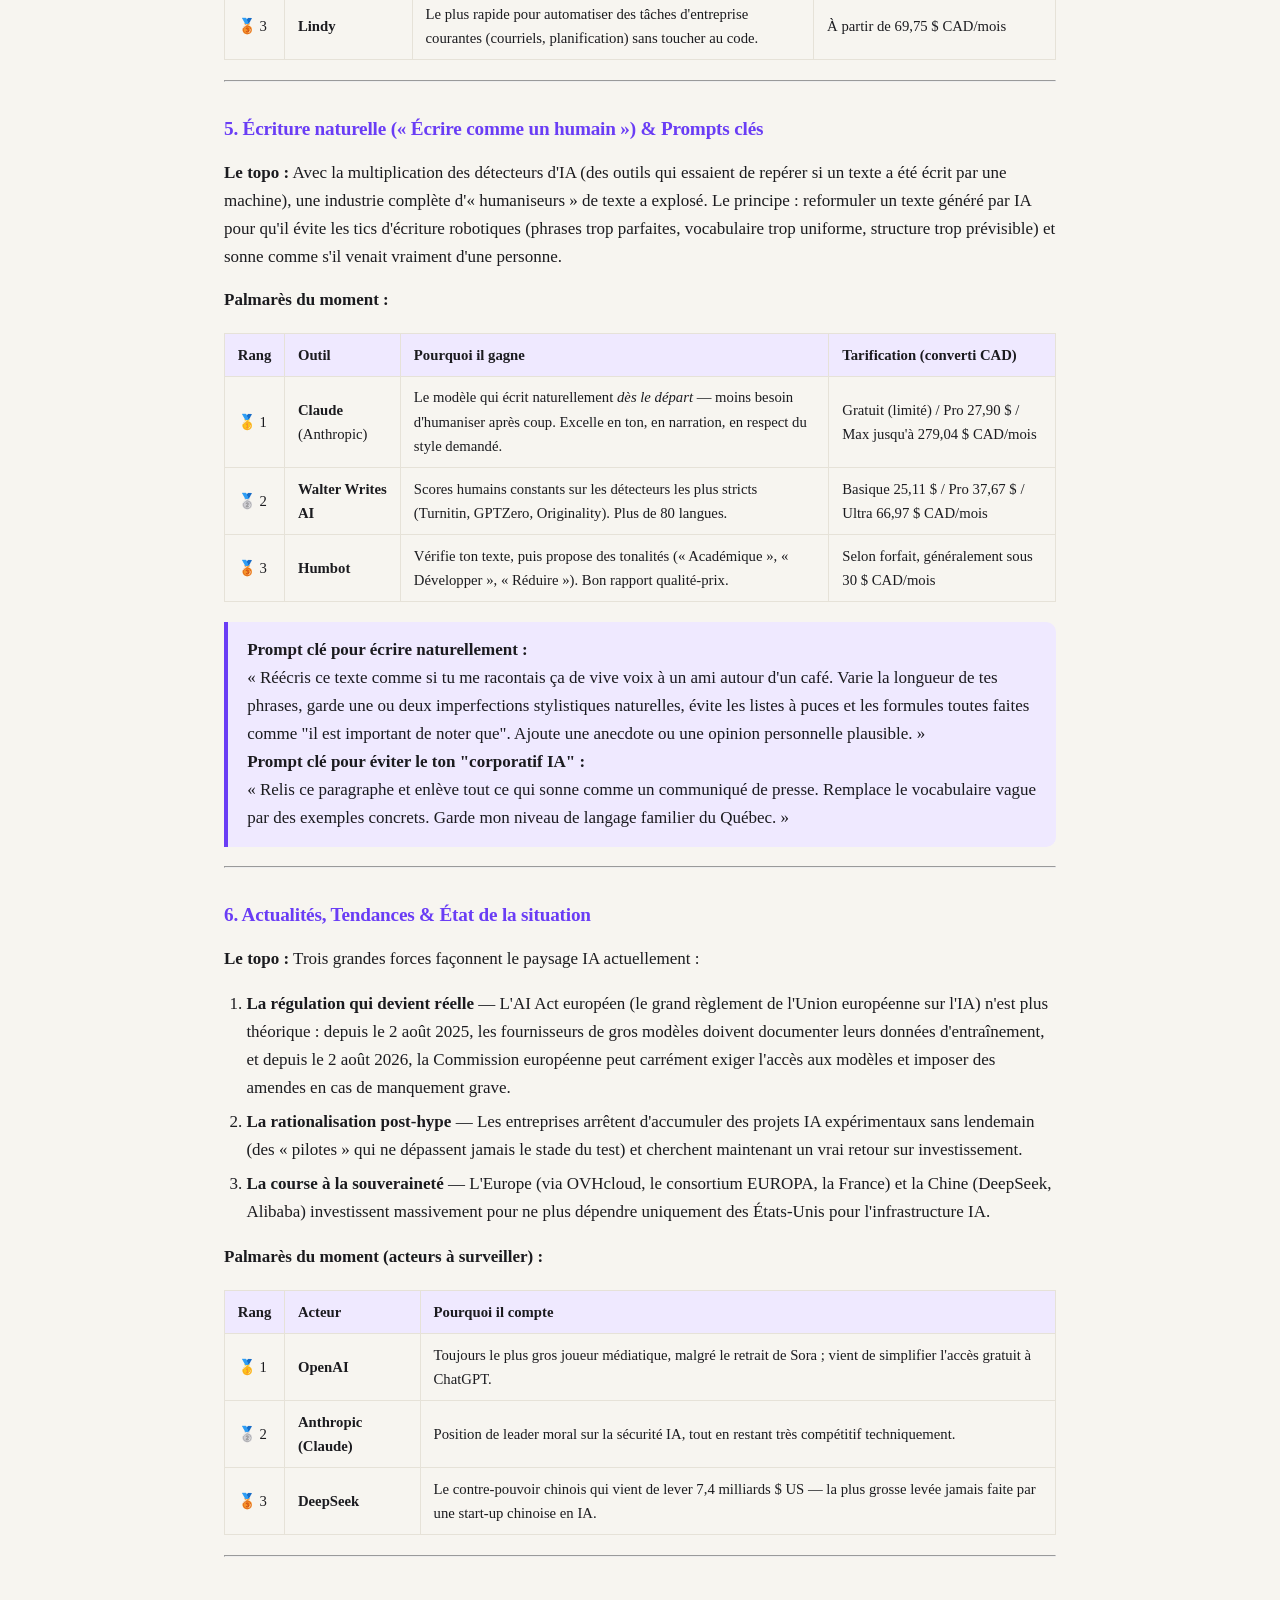
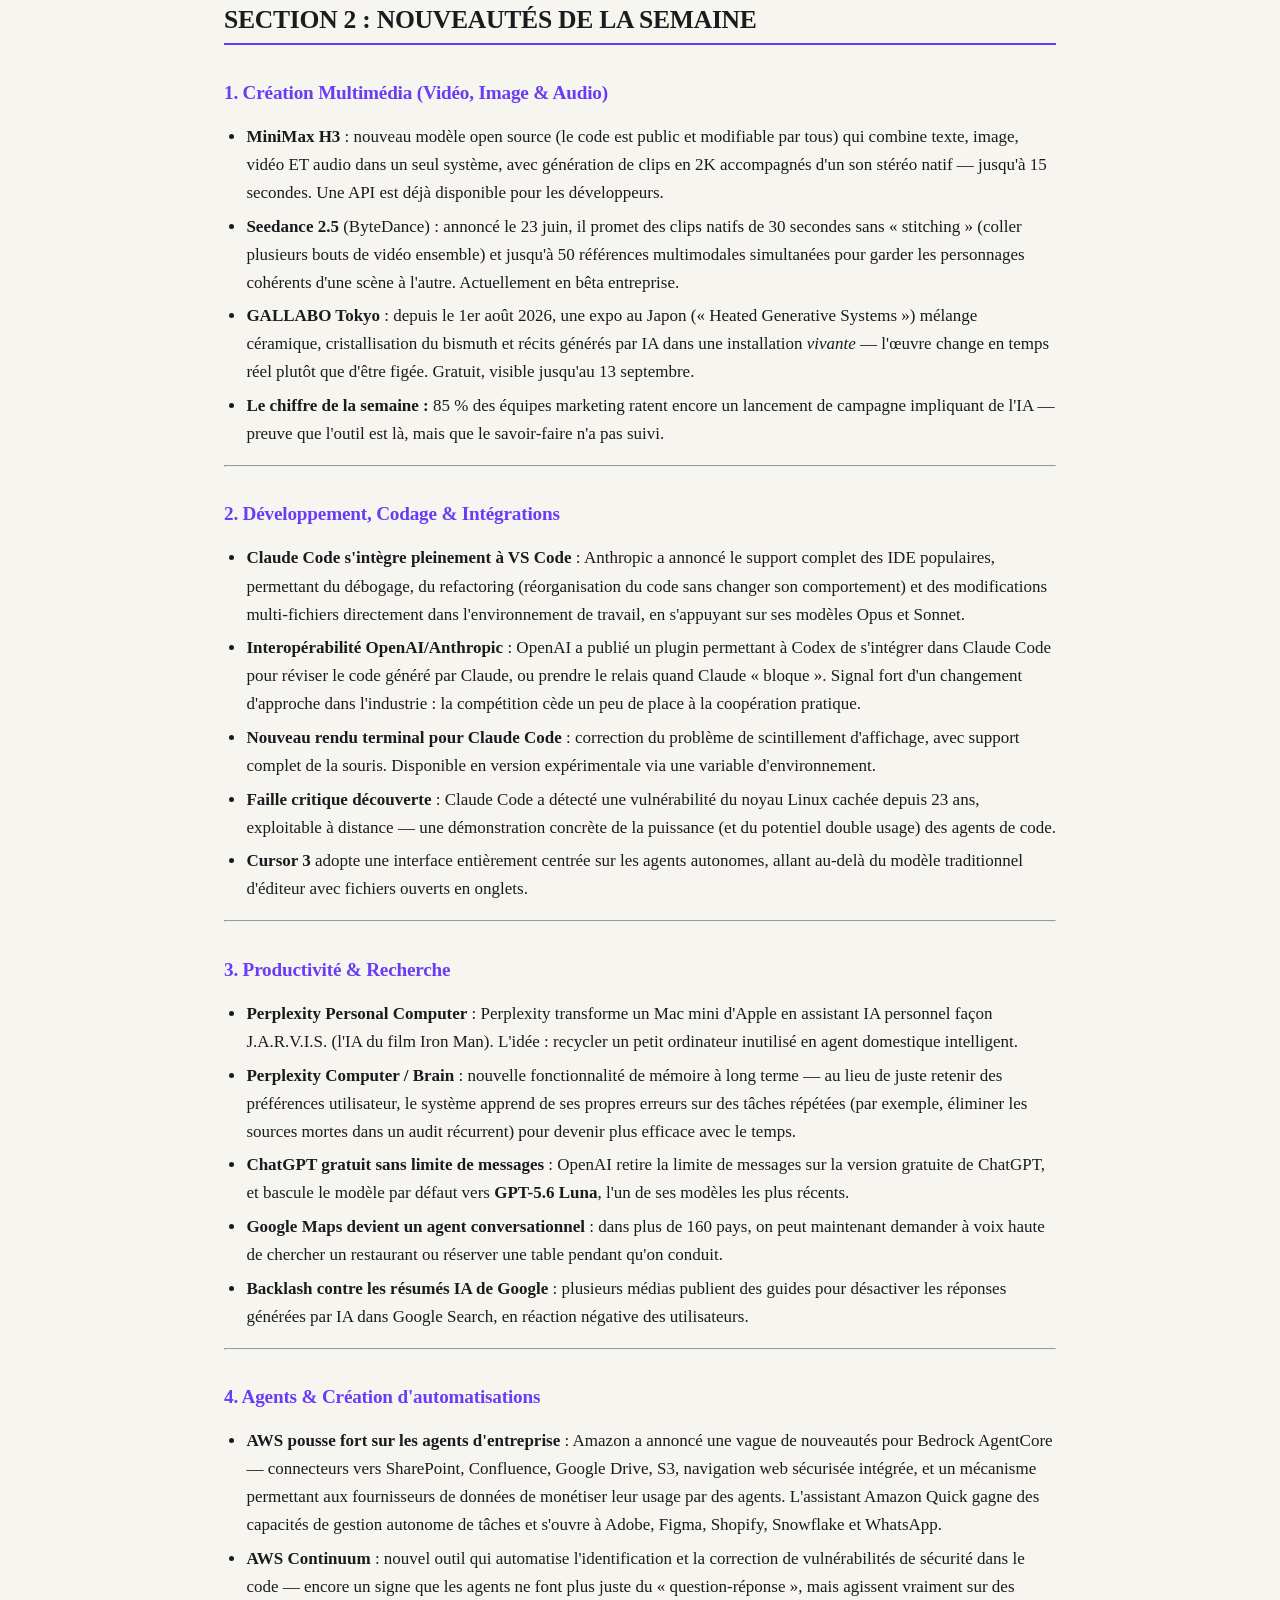
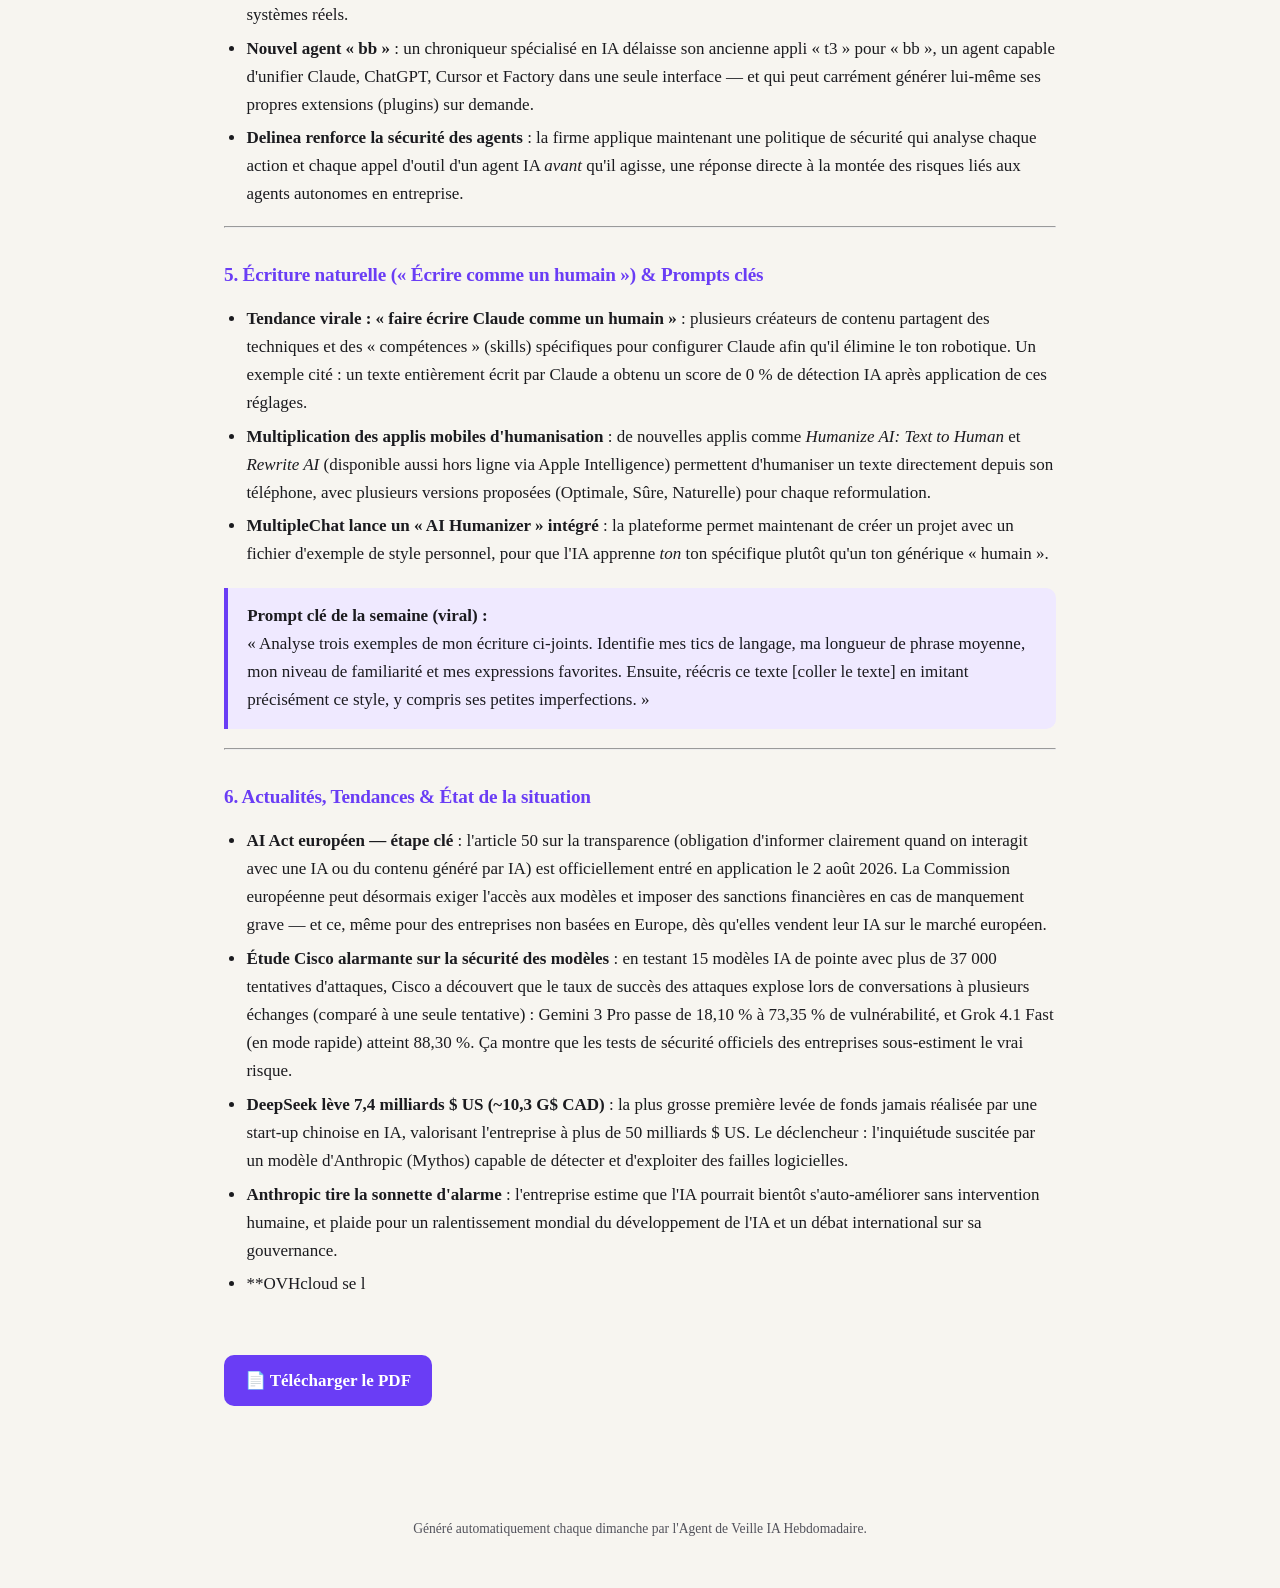
==== commit 7e31d34b: "Publication du site — 31279365399 82daf84e27414c7ebe9f02bedf4eeaec61ef4479" ====
--- a/reports/2026-08-08/index.html
+++ b/reports/2026-08-08/index.html
@@ -2,10 +2,10 @@
 <html lang="fr">
 <head>
 <meta charset="utf-8">
-<title>IA 2026 : la vidéo native audio s&#39;impose, l&#39;AI Act mord pour de vrai et les agents de code fusionnent — Veille IA Hebdomadaire</title>
+<title>L&#39;IA en mode multimodal : quand la vidéo, le son et le code fusionnent en une seule passe — Veille IA Hebdomadaire</title>
 
 <meta name="viewport" content="width=device-width, initial-scale=1">
-<meta name="description" content="Cette semaine : HappyHorse 1.1 bouscule la vidéo IA, l&#39;AI Act européen entre en phase de sanctions, et Claude/Codex collaborent enfin sur le code.">
+<meta name="description" content="HappyHorse détrône Sora, Claude Code s&#39;installe dans ton IDE, et l&#39;AI Act européen commence à mordre : ton topo IA de la semaine, sans jargon.">
 <link rel="preconnect" href="https://fonts.googleapis.com">
 <link href="https://fonts.googleapis.com/css2?family=Fraunces:opsz,wght@9..144,400;9..144,600;9..144,700&family=Inter:wght@400;500;600;700&display=swap" rel="stylesheet">
 
@@ -247,227 +247,225 @@
 
   <header>
     <div class="date">8 août 2026</div>
-    <h1>IA 2026 : la vidéo native audio s&#39;impose, l&#39;AI Act mord pour de vrai et les agents de code fusionnent</h1>
-    <p class="report-meta">Cette semaine : HappyHorse 1.1 bouscule la vidéo IA, l&#39;AI Act européen entre en phase de sanctions, et Claude/Codex collaborent enfin sur le code.<br>Taux utilisés : 1 USD = 1.3952 CAD · 1 EUR = 1.6123 CAD</p>
+    <h1>L&#39;IA en mode multimodal : quand la vidéo, le son et le code fusionnent en une seule passe</h1>
+    <p class="report-meta">HappyHorse détrône Sora, Claude Code s&#39;installe dans ton IDE, et l&#39;AI Act européen commence à mordre : ton topo IA de la semaine, sans jargon.<br>Taux utilisés : 1 USD = 1.3952 CAD · 1 EUR = 1.6123 CAD</p>
   </header>
 
 
   <div class="report-content">
     <h2 id="section-1-etat-de-la-situation">SECTION 1 : ÉTAT DE LA SITUATION</h2>
 <h3 id="1-creation-multimedia-video-image-audio">1. Création Multimédia (Vidéo, Image &amp; Audio)</h3>
-<p><strong>Briefing de mise à niveau</strong></p>
-<p>La génération vidéo par IA a franchi un cap technique majeur en 2026 : l'audio natif synchronisé (dialogues, bruitages, musique) généré dans le même processus de diffusion que l'image, sans étape de post-production séparée. Cette approche, popularisée par Google Veo 3.1, est désormais la norme chez les leaders du secteur (Kling 3.0, HappyHorse, Seedance). Autre tendance de fond : la sortie d'OpenAI du marché grand public de la vidéo (fermeture de l'app Sora et de son API prévue le 24 septembre 2026), qui a laissé le champ libre aux acteurs chinois (Alibaba, ByteDance) et à Google. Pour l'audio et la voix, ElevenLabs demeure la référence pour le clonage vocal multilingue, utilisé massivement en podcast et doublage.</p>
-<p><strong>Palmarès du moment — Top 3</strong></p>
+<p><strong>Le topo :</strong> En 2026, on a dépassé l'époque où il fallait un outil différent pour chaque bout d'une vidéo (l'image, le mouvement, le son). La grosse tendance de fond, c'est la <strong>génération multimodale unifiée</strong> : un seul modèle qui prend en compte du texte, des images de référence, et qui sort une vidéo <em>avec</em> le son déjà synchronisé dedans — dialogues, ambiance, effets sonores, tout en même temps, sans étape de post-synchro. Pense à ça comme si, au lieu de filmer un show puis d'ajouter la trame sonore après en studio, le réalisateur et le compositeur travaillaient en même temps, dans la même tête. Ça élimine des heures de montage.</p>
+<p>Autre signal important : <strong>OpenAI (le créateur de ChatGPT) s'est carrément retiré de la course à la vidéo autonome.</strong> Sora, son générateur vedette, a fermé ses applis web et mobile fin avril 2026, et son API (le lien technique qui permet à d'autres logiciels de s'en servir) ferme le 24 septembre 2026. La génération vidéo se retrouve maintenant juste comme une fonction secondaire dans ChatGPT. Ça a laissé un vide que les acteurs chinois (Alibaba, ByteDance) et Google ont sauté dessus à pieds joints.</p>
+<p><strong>Palmarès du moment :</strong></p>
 <table>
 <thead>
 <tr>
 <th>Rang</th>
 <th>Outil</th>
-<th>Points forts</th>
-<th>Tarif (converti CAD)</th>
+<th>Pourquoi il gagne</th>
+<th>Tarification (converti CAD)</th>
 </tr>
 </thead>
 <tbody>
 <tr>
-<td>1</td>
-<td><strong>Google Veo 3.1</strong></td>
-<td>Audio natif le plus abouti, qualité cinématographique</td>
-<td>Inclus dans Google AI Ultra — tarifs variables selon abonnement</td>
-</tr>
-<tr>
-<td>2</td>
-<td><strong>Kling 3.0 / Kling Video O3</strong></td>
-<td>Meilleur équilibre scènes dynamiques + clips 10s, fidélité visuelle maximale</td>
-<td>Selon crédits, plateforme Kuaishou</td>
-</tr>
-<tr>
-<td>3</td>
-<td><strong>Runway (Gen-4.5)</strong></td>
-<td>Référence pour le contrôle caméra et le montage génératif professionnel</td>
-<td>15-95 $ USD/mois → <strong>20,93 à 132,54 CAD/mois</strong></td>
+<td>🥇 1</td>
+<td><strong>HappyHorse 1.0/1.1</strong> (Taotian/Alibaba)</td>
+<td>Premier au classement Artificial Analysis (le référentiel qui compare objectivement les modèles vidéo). Vidéo + audio + doublage synchro en 7 langues (dont le français) dans une seule passe, en 1080p.</td>
+<td>~13,81 $ CAD/minute générée</td>
+</tr>
+<tr>
+<td>🥈 2</td>
+<td><strong>Runway Gen-4.5</strong></td>
+<td>Le choix des créatifs pro pour le contrôle de caméra et le montage génératif (retoucher une scène sans tout refaire). Mises à jour fréquentes.</td>
+<td>Environ 20,93 $ à 132,54 $ CAD/mois selon le forfait*</td>
+</tr>
+<tr>
+<td>🥉 3</td>
+<td><strong>Kling 3.0 / Google Veo 3.1</strong></td>
+<td>Kling excelle dans les scènes très dynamiques (action, mouvement rapide) ; Veo 3.1 est le chouchou du marketing pour son réalisme et son workflow image-vers-vidéo.</td>
+<td>Tarifs à la consommation, variables selon l'API</td>
+</tr>
+</tbody>
+</table>
+<p>*Estimation basée sur les paliers habituels du marché (Standard/Pro/Illimité), à valider sur le site officiel.</p>
+<p><strong>Mention spéciale audio :</strong> ElevenLabs reste la référence pour la voix IA (clonage de voix, narration multilingue), avec un forfait de base autour de <strong>9,67 $ CAD</strong> (6 €) pour un premier pack de crédits — mais attention, plusieurs utilisateurs rapportent que les crédits achetés à la carte n'incluent pas le clonage vocal, réservé aux abonnements.</p>
+<hr />
+<h3 id="2-developpement-codage-integrations">2. Développement, Codage &amp; Intégrations</h3>
+<p><strong>Le topo :</strong> Un <strong>IDE</strong> (Integrated Development Environment — le logiciel où les programmeurs écrivent leur code, comme un Word mais pour du code) n'est presque plus pensé sans IA intégrée. La tendance de fond, c'est le passage d'un simple « complète ma phrase de code » à des <strong>agents de codage</strong> capables de comprendre tout un projet, déboguer, tester et même déployer eux-mêmes. On appelle ça le <em>vibe coding</em> : tu décris ce que tu veux en langage humain, et l'agent construit l'appli au complet (front, back, base de données).</p>
+<p>Côté français : la plupart des gros outils (Cursor, Windsurf, GitHub Copilot) offrent déjà une interface et un support en français assez solides, mais c'est surtout <strong>Mistral AI</strong> (l'entreprise française) qui pousse le plus fort sur le codage nativement pensé en français, avec son modèle Codestral et son assistant Le Chat.</p>
+<p><strong>Palmarès du moment :</strong></p>
+<table>
+<thead>
+<tr>
+<th>Rang</th>
+<th>Outil</th>
+<th>Pourquoi il gagne</th>
+<th>Tarification (converti CAD)</th>
+</tr>
+</thead>
+<tbody>
+<tr>
+<td>🥇 1</td>
+<td><strong>Cursor</strong></td>
+<td>L'éditeur le plus adopté par les développeurs individuels — rapide, fluide, basé sur VS Code.</td>
+<td>Gratuit / Pro 27,90 $ / Pro+ 83,71 $ / Ultra 279,04 $ CAD par mois</td>
+</tr>
+<tr>
+<td>🥈 2</td>
+<td><strong>Claude Code</strong> (Anthropic)</td>
+<td>Agent en ligne de commande le plus « intelligent », maintenant intégré directement dans VS Code. A même trouvé une faille vieille de 23 ans dans le noyau Linux.</td>
+<td>Inclus avec Claude Pro (27,90 $ CAD/mois) ou Max</td>
+</tr>
+<tr>
+<td>🥉 3</td>
+<td><strong>Windsurf</strong> (Codeium)</td>
+<td>Meilleur IDE avec un vrai palier gratuit, raisonnement multi-étapes (« Cascade »).</td>
+<td>Gratuit / Pro 20,93 $ / Équipes 83,71 $ CAD par mois</td>
+</tr>
+</tbody>
+</table>
+<p><strong>Petite anecdote qui en dit long :</strong> OpenAI et Anthropic — deux compétiteurs féroces — viennent de lancer un plugin qui permet à Codex (OpenAI) de réviser le code écrit par Claude Code. Signe que même les rivaux réalisent que les développeurs font déjà collaborer plusieurs IA ensemble, qu'ils le veuillent ou non.</p>
+<hr />
+<h3 id="3-productivite-recherche">3. Productivité &amp; Recherche</h3>
+<p><strong>Le topo :</strong> Le match principal, c'est <strong>assistant généraliste vs moteur de recherche IA</strong>. ChatGPT, Gemini et Copilot jouent sur la polyvalence (rédaction, analyse, organisation), tandis que Perplexity mise tout sur la recherche sourcée — c'est-à-dire qu'il te donne une réponse ET te montre d'où vient l'info, contrairement à un chatbot classique qui peut « halluciner » (inventer des faits avec assurance).</p>
+<p><strong>Palmarès du moment :</strong></p>
+<table>
+<thead>
+<tr>
+<th>Rang</th>
+<th>Outil</th>
+<th>Pourquoi il gagne</th>
+<th>Tarification (converti CAD)</th>
+</tr>
+</thead>
+<tbody>
+<tr>
+<td>🥇 1</td>
+<td><strong>Perplexity</strong></td>
+<td>Recherches plus approfondies que la concurrence, sources citées, peut remplacer Google pour beaucoup d'usages.</td>
+<td>Gratuit / Pro ~27,90 $ CAD/mois (estimation)</td>
+</tr>
+<tr>
+<td>🥈 2</td>
+<td><strong>Notion AI</strong></td>
+<td>Centralise tout ton contenu et tes outils — imbattable si tu vis déjà dans Notion.</td>
+<td>Inclus dans les forfaits Notion payants, à partir de ~13,95 $ CAD/mois par utilisateur</td>
+</tr>
+<tr>
+<td>🥉 3</td>
+<td><strong>ChatGPT / Gemini</strong></td>
+<td>ChatGPT reste le généraliste le plus polyvalent (analyse de PDF, tableaux, brainstorm) ; Gemini gagne si tu vis dans l'écosystème Google.</td>
+<td>Gratuit / Plus ~27,90 $ CAD/mois</td>
+</tr>
+</tbody>
+</table>
+<hr />
+<h3 id="4-agents-creation-dautomatisations">4. Agents &amp; Création d'automatisations</h3>
+<p><strong>Le topo :</strong> Un <strong>agent IA</strong>, contrairement à un simple chatbot qui suit un script, peut <em>raisonner</em>, décider quel outil utiliser, appeler des API (des liens techniques vers d'autres logiciels), et enchaîner plusieurs étapes sans qu'on lui tienne la main à chaque clic. Les plateformes se divisent en trois familles : <strong>sans code</strong> (interfaces visuelles, pour les non-techniciens), <strong>low-code</strong> (un mélange de visuel et de code pour plus de contrôle), et les <strong>frameworks</strong> purs pour développeurs.</p>
+<p><strong>Palmarès du moment :</strong></p>
+<table>
+<thead>
+<tr>
+<th>Rang</th>
+<th>Outil</th>
+<th>Pourquoi il gagne</th>
+<th>Tarification (converti CAD)</th>
+</tr>
+</thead>
+<tbody>
+<tr>
+<td>🥇 1</td>
+<td><strong>n8n</strong></td>
+<td>Le couteau suisse de l'automatisation : plus de 300 connecteurs, open source, peut s'auto-héberger.</td>
+<td>Gratuit (auto-hébergé) / 33,48 $ CAD/mois en infonuagique</td>
+</tr>
+<tr>
+<td>🥈 2</td>
+<td><strong>Make</strong> (ex-Integromat)</td>
+<td>Interface glisser-déposer ultra intuitive, des milliers d'applications supportées.</td>
+<td>À partir de 12,56 $ CAD/mois</td>
+</tr>
+<tr>
+<td>🥉 3</td>
+<td><strong>Lindy</strong></td>
+<td>Le plus rapide pour automatiser des tâches d'entreprise courantes (courriels, planification) sans toucher au code.</td>
+<td>À partir de 69,75 $ CAD/mois</td>
+</tr>
+</tbody>
+</table>
+<hr />
+<h3 id="5-ecriture-naturelle-ecrire-comme-un-humain-prompts-cles">5. Écriture naturelle (« Écrire comme un humain ») &amp; Prompts clés</h3>
+<p><strong>Le topo :</strong> Avec la multiplication des détecteurs d'IA (des outils qui essaient de repérer si un texte a été écrit par une machine), une industrie complète d'« humaniseurs » de texte a explosé. Le principe : reformuler un texte généré par IA pour qu'il évite les tics d'écriture robotiques (phrases trop parfaites, vocabulaire trop uniforme, structure trop prévisible) et sonne comme s'il venait vraiment d'une personne.</p>
+<p><strong>Palmarès du moment :</strong></p>
+<table>
+<thead>
+<tr>
+<th>Rang</th>
+<th>Outil</th>
+<th>Pourquoi il gagne</th>
+<th>Tarification (converti CAD)</th>
+</tr>
+</thead>
+<tbody>
+<tr>
+<td>🥇 1</td>
+<td><strong>Claude</strong> (Anthropic)</td>
+<td>Le modèle qui écrit naturellement <em>dès le départ</em> — moins besoin d'humaniser après coup. Excelle en ton, en narration, en respect du style demandé.</td>
+<td>Gratuit (limité) / Pro 27,90 $ / Max jusqu'à 279,04 $ CAD/mois</td>
+</tr>
+<tr>
+<td>🥈 2</td>
+<td><strong>Walter Writes AI</strong></td>
+<td>Scores humains constants sur les détecteurs les plus stricts (Turnitin, GPTZero, Originality). Plus de 80 langues.</td>
+<td>Basique 25,11 $ / Pro 37,67 $ / Ultra 66,97 $ CAD/mois</td>
+</tr>
+<tr>
+<td>🥉 3</td>
+<td><strong>Humbot</strong></td>
+<td>Vérifie ton texte, puis propose des tonalités (« Académique », « Développer », « Réduire »). Bon rapport qualité-prix.</td>
+<td>Selon forfait, généralement sous 30 $ CAD/mois</td>
 </tr>
 </tbody>
 </table>
 <blockquote>
-<p>💡 Mention spéciale audio : <strong>ElevenLabs</strong> reste indétrônable pour la voix off multilingue et le clonage vocal (version gratuite disponible, plans payants variables).</p>
+<p><strong>Prompt clé pour écrire naturellement :</strong><br />
+« Réécris ce texte comme si tu me racontais ça de vive voix à un ami autour d'un café. Varie la longueur de tes phrases, garde une ou deux imperfections stylistiques naturelles, évite les listes à puces et les formules toutes faites comme "il est important de noter que". Ajoute une anecdote ou une opinion personnelle plausible. »</p>
+<p><strong>Prompt clé pour éviter le ton "corporatif IA" :</strong><br />
+« Relis ce paragraphe et enlève tout ce qui sonne comme un communiqué de presse. Remplace le vocabulaire vague par des exemples concrets. Garde mon niveau de langage familier du Québec. »</p>
 </blockquote>
 <hr />
-<h3 id="2-developpement-codage-integrations">2. Développement, Codage &amp; Intégrations</h3>
-<p><strong>Briefing de mise à niveau</strong></p>
-<p>L'écosystème des agents de code s'est stabilisé autour de trois familles d'usage : les IDE natifs IA (Cursor, Windsurf) pour le flux quotidien, les agents terminal (Claude Code) pour les refactors complexes, et les agents asynchrones (Codex, Devin) pour les tâches déléguées. La grande nouveauté conceptuelle de la période est l'interopérabilité : les outils cessent de se livrer une guerre d'exclusivité et commencent à collaborer entre eux. <strong>Aucune interface ou support natif en français n'a été détecté cette semaine</strong> pour les principaux agents de code (Cursor, Claude Code, GitHub Copilot, Codex demeurent anglophones par défaut, avec traduction communautaire partielle uniquement pour Copilot dans VS Code).</p>
-<p><strong>Palmarès du moment — Top 3</strong></p>
+<h3 id="6-actualites-tendances-etat-de-la-situation">6. Actualités, Tendances &amp; État de la situation</h3>
+<p><strong>Le topo :</strong> Trois grandes forces façonnent le paysage IA actuellement :</p>
+<ol>
+<li><strong>La régulation qui devient réelle</strong> — L'AI Act européen (le grand règlement de l'Union européenne sur l'IA) n'est plus théorique : depuis le 2 août 2025, les fournisseurs de gros modèles doivent documenter leurs données d'entraînement, et depuis le 2 août 2026, la Commission européenne peut carrément exiger l'accès aux modèles et imposer des amendes en cas de manquement grave.</li>
+<li><strong>La rationalisation post-hype</strong> — Les entreprises arrêtent d'accumuler des projets IA expérimentaux sans lendemain (des « pilotes » qui ne dépassent jamais le stade du test) et cherchent maintenant un vrai retour sur investissement.</li>
+<li><strong>La course à la souveraineté</strong> — L'Europe (via OVHcloud, le consortium EUROPA, la France) et la Chine (DeepSeek, Alibaba) investissent massivement pour ne plus dépendre uniquement des États-Unis pour l'infrastructure IA.</li>
+</ol>
+<p><strong>Palmarès du moment (acteurs à surveiller) :</strong></p>
 <table>
 <thead>
 <tr>
 <th>Rang</th>
-<th>Outil</th>
-<th>Idéal pour</th>
-<th>Tarif (converti CAD)</th>
+<th>Acteur</th>
+<th>Pourquoi il compte</th>
 </tr>
 </thead>
 <tbody>
 <tr>
-<td>1</td>
-<td><strong>Cursor</strong></td>
-<td>IDE agentique le plus mature, complétion + chat + édition multi-fichiers</td>
-<td>Gratuit / 20 $ / 60 $ / 200 $ USD → <strong>Gratuit / 27,90 / 83,71 / 279,04 CAD/mois</strong></td>
-</tr>
-<tr>
-<td>2</td>
-<td><strong>Claude Code (Anthropic)</strong></td>
-<td>Refactors architecturaux, contexte 1M tokens, agent terminal le plus intelligent</td>
-<td>20-30 € via Claude Pro/Max → <strong>32,25 à 48,37 CAD/mois</strong> (Max : 100-200 $ USD → <strong>139,52-279,04 CAD</strong>)</td>
-</tr>
-<tr>
-<td>3</td>
-<td><strong>GitHub Copilot</strong></td>
-<td>Intégration IDE native (VS Code, JetBrains), meilleur rapport qualité-prix</td>
-<td>10-19 € /mois → <strong>16,12 à 30,63 CAD/mois</strong></td>
-</tr>
-</tbody>
-</table>
-<hr />
-<h3 id="3-productivite-recherche">3. Productivité &amp; Recherche</h3>
-<p><strong>Briefing de mise à niveau</strong></p>
-<p>Le paysage se structure autour de deux usages complémentaires : les assistants conversationnels généralistes (ChatGPT, Gemini, Claude) pour la synthèse documentaire et la rédaction, et les moteurs de recherche IA sourcés (Perplexity) pour la vérification factuelle. Perplexity s'impose comme le « gold standard » de la recherche IA vérifiable, avec citation systématique des sources — un avantage net face à ChatGPT, plus opaque sur ce point. Mistral (Vibe, ex-Le Chat) continue de se positionner comme l'alternative souveraine européenne, avec hébergement RGPD.</p>
-<p><strong>Palmarès du moment — Top 3</strong></p>
-<table>
-<thead>
-<tr>
-<th>Rang</th>
-<th>Outil</th>
-<th>Points forts</th>
-<th>Tarif (converti CAD)</th>
-</tr>
-</thead>
-<tbody>
-<tr>
-<td>1</td>
-<td><strong>Perplexity</strong></td>
-<td>Recherche sourcée, Deep Research, désormais étendu à un agent « Personal Computer »</td>
-<td>Gratuit / Pro variable</td>
-</tr>
-<tr>
-<td>2</td>
-<td><strong>ChatGPT (avec Deep Research)</strong></td>
-<td>Polyvalence, analyse de documents/tableurs, intégration Sora</td>
-<td>Gratuit / Plus 20 $ USD → <strong>27,90 CAD/mois</strong></td>
-</tr>
-<tr>
-<td>3</td>
-<td><strong>Notion AI</strong></td>
-<td>Gestion de contenu et organisation intégrée au workspace</td>
-<td>Inclus dans plans Notion payants</td>
-</tr>
-</tbody>
-</table>
-<hr />
-<h3 id="4-agents-creation-dautomatisations">4. Agents &amp; Création d'automatisations</h3>
-<p><strong>Briefing de mise à niveau</strong></p>
-<p>L'automatisation no-code/low-code se structure en deux couches : les plateformes de workflows classiques (Zapier, Make, n8n) qui gèrent les tâches prévisibles, et une nouvelle couche d'agents IA capables de jugement contextuel (triage, décision, rédaction). n8n s'impose auprès des équipes techniques grâce à son moteur open-source et sa flexibilité JavaScript/Python, tandis que Zapier reste la référence pour la couverture d'intégrations (plus de 2000 apps).</p>
-<p><strong>Palmarès du moment — Top 3</strong></p>
-<table>
-<thead>
-<tr>
-<th>Rang</th>
-<th>Outil</th>
-<th>Meilleur pour</th>
-<th>Tarif (converti CAD)</th>
-</tr>
-</thead>
-<tbody>
-<tr>
-<td>1</td>
-<td><strong>n8n</strong></td>
-<td>Équipes techniques, auto-hébergement, plus de 230 000 utilisateurs actifs</td>
-<td>24 $ USD/mois (cloud) → <strong>33,48 CAD/mois</strong></td>
-</tr>
-<tr>
-<td>2</td>
-<td><strong>Zapier (+ AI Builder)</strong></td>
-<td>Couverture d'intégrations maximale, agents no-code</td>
-<td>19,99 $ USD/mois → <strong>27,89 CAD/mois</strong></td>
-</tr>
-<tr>
-<td>3</td>
-<td><strong>Make (ex-Integromat)</strong></td>
-<td>Workflows visuels complexes, alternative économique à Zapier</td>
-<td>9 $ USD/mois → <strong>12,56 CAD/mois</strong></td>
-</tr>
-</tbody>
-</table>
-<hr />
-<h3 id="5-ecriture-naturelle-ecrire-comme-un-humain-prompts-cles">5. Écriture naturelle ("Écrire comme un humain") &amp; Prompts clés</h3>
-<p><strong>Briefing de mise à niveau</strong></p>
-<p>La demande pour du texte IA indétectable explose, portée par deux besoins opposés : les créateurs de contenu qui veulent éviter le « ton robotique », et les institutions académiques qui cherchent à détecter ce même contenu. Claude (Anthropic) est reconnu de façon quasi unanime comme le modèle produisant le texte le plus naturel, avec un meilleur contrôle du ton et moins de « remplissage corporatif » que ChatGPT. Les outils d'humanisation dédiés (Walter Writes, Decopy, Monica) se multiplient mais restent des rustines plutôt qu'une solution de fond — la vraie clé reste le prompt et l'édition humaine.</p>
-<p><strong>Palmarès du moment — Top 3</strong></p>
-<table>
-<thead>
-<tr>
-<th>Rang</th>
-<th>Outil</th>
-<th>Points forts</th>
-<th>Tarif (converti CAD)</th>
-</tr>
-</thead>
-<tbody>
-<tr>
-<td>1</td>
-<td><strong>Claude Pro (Anthropic)</strong></td>
-<td>Ton le plus naturel, excelle en écriture créative et respect du style</td>
-<td>20 $ USD/mois → <strong>27,90 CAD/mois</strong></td>
-</tr>
-<tr>
-<td>2</td>
-<td><strong>ChatGPT Plus</strong></td>
-<td>Excellent pour contenu structuré nécessitant recherche</td>
-<td>20 $ USD/mois → <strong>27,90 CAD/mois</strong></td>
-</tr>
-<tr>
-<td>3</td>
-<td><strong>Walter Writes AI</strong></td>
-<td>Humaniseur spécialisé, scores élevés sur Turnitin/GPTZero/Originality</td>
-<td>Freemium</td>
-</tr>
-</tbody>
-</table>
-<blockquote>
-<p><strong>Prompt clé pour écrire « comme un humain » avec Claude :</strong><br />
-<code>Écris ce texte comme si tu étais [profession/personnalité], avec un ton
-conversationnel. Varie la longueur des phrases (mélange courtes et longues),
-évite les transitions formelles ("de plus", "en outre", "par ailleurs"),
-utilise un vocabulaire simple sauf quand la précision technique l'exige,
-et n'aie pas peur des phrases incomplètes ou des apartés personnels.
-Ne conclus jamais par un résumé de type "en somme" ou "pour conclure".</code></p>
-</blockquote>
-<hr />
-<h3 id="6-actualites-tendances-etat-de-la-situation">6. Actualités, Tendances &amp; État de la situation</h3>
-<p><strong>Briefing de mise à niveau</strong></p>
-<p>Le marché mondial de l'IA est évalué à environ 244 milliards USD en 2025, avec une projection dépassant 500 milliards USD dès 2028 (certaines sources évoquent même 2 673 milliards USD d'ici 2035). La tendance de fond dominante en 2026 est le passage de l'expérimentation à la gouvernance : l'IA agentique devient la norme en entreprise, mais elle s'accompagne d'une vague réglementaire sans précédent avec l'AI Act européen. Autre signal fort : 72 % des entreprises ont intégré l'IA dans au moins une fonction, et l'IA générative rendrait les développeurs 55 % plus rapides selon McKinsey.</p>
-<p><strong>Palmarès du moment — Top 3 (modèles frontière, classement Artificial Analysis)</strong></p>
-<table>
-<thead>
-<tr>
-<th>Rang</th>
-<th>Modèle</th>
-<th>Force distinctive</th>
-</tr>
-</thead>
-<tbody>
-<tr>
-<td>1</td>
-<td><strong>Claude Opus 5 (Anthropic)</strong></td>
-<td>Tête du classement mondial Artificial Analysis</td>
-</tr>
-<tr>
-<td>2</td>
-<td><strong>GPT-5.6-Sol (OpenAI)</strong></td>
-<td>Performance agentique de pointe</td>
-</tr>
-<tr>
-<td>3</td>
-<td><strong>Gemini 3 Pro (Google)</strong></td>
-<td>Multimodalité et intégration Google Workspace</td>
+<td>🥇 1</td>
+<td><strong>OpenAI</strong></td>
+<td>Toujours le plus gros joueur médiatique, malgré le retrait de Sora ; vient de simplifier l'accès gratuit à ChatGPT.</td>
+</tr>
+<tr>
+<td>🥈 2</td>
+<td><strong>Anthropic (Claude)</strong></td>
+<td>Position de leader moral sur la sécurité IA, tout en restant très compétitif techniquement.</td>
+</tr>
+<tr>
+<td>🥉 3</td>
+<td><strong>DeepSeek</strong></td>
+<td>Le contre-pouvoir chinois qui vient de lever 7,4 milliards $ US — la plus grosse levée jamais faite par une start-up chinoise en IA.</td>
 </tr>
 </tbody>
 </table>
@@ -475,57 +473,56 @@
 <h2 id="section-2-nouveautes-de-la-semaine">SECTION 2 : NOUVEAUTÉS DE LA SEMAINE</h2>
 <h3 id="1-creation-multimedia-video-image-audio_1">1. Création Multimédia (Vidéo, Image &amp; Audio)</h3>
 <ul>
-<li><strong>Seedance 2.5 (ByteDance)</strong> est officiellement sorti cette semaine : il génère des clips natifs de <strong>30 secondes en un seul passage</strong>, sans « stitching », avec jusqu'à <strong>50 références multimodales</strong> (images, sons, vidéos) pour garder une cohérence de personnages et de scènes. Retouches locales précises sans régénération complète.</li>
-<li><strong>Arcads</strong> propose une génération illimitée pendant 72 heures sur Seedance 2.5 pour les créateurs souhaitant tester le nouveau modèle.</li>
-<li><strong>MiniMax H3</strong>, modèle vidéo open source, combine texte/image/vidéo/audio pour produire des clips 2K jusqu'à 15 secondes avec son stéréo natif généré dans la même passe.</li>
-<li><strong>AI Act européen (2 août 2026)</strong> : toutes les images, vidéos, sons et textes générés par IA doivent désormais intégrer un marquage technique traçable (watermark ou métadonnées), sans nécessairement afficher une mention visible pour l'utilisateur final. Impact direct sur les workflows de production de contenu multimédia en Europe.</li>
-<li><strong>Fin de Sora</strong> confirmée : OpenAI a arrêté ses applications web/mobile le 26 avril 2026 et fermera l'API le <strong>24 septembre 2026</strong>. La génération vidéo reste disponible uniquement comme fonctionnalité dans ChatGPT Plus/Pro.</li>
+<li><strong>MiniMax H3</strong> : nouveau modèle open source (le code est public et modifiable par tous) qui combine texte, image, vidéo ET audio dans un seul système, avec génération de clips en 2K accompagnés d'un son stéréo natif — jusqu'à 15 secondes. Une API est déjà disponible pour les développeurs.</li>
+<li><strong>Seedance 2.5</strong> (ByteDance) : annoncé le 23 juin, il promet des clips natifs de 30 secondes sans « stitching » (coller plusieurs bouts de vidéo ensemble) et jusqu'à 50 références multimodales simultanées pour garder les personnages cohérents d'une scène à l'autre. Actuellement en bêta entreprise.</li>
+<li><strong>GALLABO Tokyo</strong> : depuis le 1er août 2026, une expo au Japon (« Heated Generative Systems ») mélange céramique, cristallisation du bismuth et récits générés par IA dans une installation <em>vivante</em> — l'œuvre change en temps réel plutôt que d'être figée. Gratuit, visible jusqu'au 13 septembre.</li>
+<li><strong>Le chiffre de la semaine :</strong> 85 % des équipes marketing ratent encore un lancement de campagne impliquant de l'IA — preuve que l'outil est là, mais que le savoir-faire n'a pas suivi.</li>
 </ul>
 <hr />
 <h3 id="2-developpement-codage-integrations_1">2. Développement, Codage &amp; Intégrations</h3>
 <ul>
-<li><strong>Agent Plugins 1.0.0</strong> (6 août 2026) : un nouveau standard ouvert et neutre pour empaqueter des extensions d'agents de codage IA dans un dossier unique lisible par plusieurs clients (Claude Code, Codex, etc.), via un manifeste <code>plugin.json</code>. Une avancée majeure pour l'interopérabilité des outils.</li>
-<li><strong>OpenAI ↔ Anthropic</strong> : OpenAI a publié un plugin permettant aux utilisateurs de <strong>Claude Code d'intégrer Codex directement</strong> dans leur environnement — Codex peut relire le code de Claude ou prendre le relais en cas de blocage. Signal fort d'un changement de paradigme vers la collaboration inter-outils plutôt que l'exclusivité.</li>
-<li><strong>Claude Code</strong> a annoncé un nouveau rendu d'interface terminal (variable d'environnement <code>CLAUDECODENOFLICKER=1</code>) pour corriger le scintillement, avec support complet de la souris.</li>
-<li>🇫🇷 <strong>Aucune annonce de support ou interface en français</strong> n'a été identifiée cette semaine pour les principaux agents de code (Cursor, Claude Code, Copilot, Codex restent en anglais par défaut).</li>
-<li><strong>ZCode</strong> (Z.ai), agent de codage agentique gratuit propulsé par GLM-5.2, a connu sa semaine de lancement avec des retours mitigés mais un positionnement clair sur le marché open-source.</li>
+<li><strong>Claude Code s'intègre pleinement à VS Code</strong> : Anthropic a annoncé le support complet des IDE populaires, permettant du débogage, du refactoring (réorganisation du code sans changer son comportement) et des modifications multi-fichiers directement dans l'environnement de travail, en s'appuyant sur ses modèles Opus et Sonnet.</li>
+<li><strong>Interopérabilité OpenAI/Anthropic</strong> : OpenAI a publié un plugin permettant à Codex de s'intégrer dans Claude Code pour réviser le code généré par Claude, ou prendre le relais quand Claude « bloque ». Signal fort d'un changement d'approche dans l'industrie : la compétition cède un peu de place à la coopération pratique.</li>
+<li><strong>Nouveau rendu terminal pour Claude Code</strong> : correction du problème de scintillement d'affichage, avec support complet de la souris. Disponible en version expérimentale via une variable d'environnement.</li>
+<li><strong>Faille critique découverte</strong> : Claude Code a détecté une vulnérabilité du noyau Linux cachée depuis 23 ans, exploitable à distance — une démonstration concrète de la puissance (et du potentiel double usage) des agents de code.</li>
+<li><strong>Cursor 3</strong> adopte une interface entièrement centrée sur les agents autonomes, allant au-delà du modèle traditionnel d'éditeur avec fichiers ouverts en onglets.</li>
 </ul>
 <hr />
 <h3 id="3-productivite-recherche_1">3. Productivité &amp; Recherche</h3>
 <ul>
-<li><strong>Perplexity Personal Computer</strong> : lancement cette semaine d'un projet transformant le Mac mini d'Apple en assistant IA personnel façon J.A.R.V.I.S. — l'ordinateur de bureau inutilisé devient le support d'un agent autonome.</li>
-<li><strong>Perplexity Computer/Brain</strong> : nouvelle fonctionnalité de mémoire orientée performance plutôt qu'engagement — le système apprend des recherches répétées (ex. : audits de pipeline hebdomadaires) pour éliminer les sources mortes et raccourcir les itérations futures.</li>
-<li><strong>Google Maps</strong> intègre désormais un agent conversationnel vocal dans plus de 160 pays, capable de rechercher un restaurant ou réserver une table pendant la navigation.</li>
-<li>Tension croissante entre médias et Google autour des résumés IA dans Search : plusieurs médias publient des guides pour désactiver cette fonctionnalité, jugée nuisible au trafic.</li>
+<li><strong>Perplexity Personal Computer</strong> : Perplexity transforme un Mac mini d'Apple en assistant IA personnel façon J.A.R.V.I.S. (l'IA du film Iron Man). L'idée : recycler un petit ordinateur inutilisé en agent domestique intelligent.</li>
+<li><strong>Perplexity Computer / Brain</strong> : nouvelle fonctionnalité de mémoire à long terme — au lieu de juste retenir des préférences utilisateur, le système apprend de ses propres erreurs sur des tâches répétées (par exemple, éliminer les sources mortes dans un audit récurrent) pour devenir plus efficace avec le temps.</li>
+<li><strong>ChatGPT gratuit sans limite de messages</strong> : OpenAI retire la limite de messages sur la version gratuite de ChatGPT, et bascule le modèle par défaut vers <strong>GPT-5.6 Luna</strong>, l'un de ses modèles les plus récents.</li>
+<li><strong>Google Maps devient un agent conversationnel</strong> : dans plus de 160 pays, on peut maintenant demander à voix haute de chercher un restaurant ou réserver une table pendant qu'on conduit.</li>
+<li><strong>Backlash contre les résumés IA de Google</strong> : plusieurs médias publient des guides pour désactiver les réponses générées par IA dans Google Search, en réaction négative des utilisateurs.</li>
 </ul>
 <hr />
 <h3 id="4-agents-creation-dautomatisations_1">4. Agents &amp; Création d'automatisations</h3>
 <ul>
-<li><strong>AWS Bedrock AgentCore</strong> enrichi de nouveaux connecteurs (SharePoint, Confluence, Google Drive, Amazon S3) et d'une capacité de navigation web sécurisée intégrée au périmètre client.</li>
-<li><strong>Microsoft Scout</strong>, agent d'arrière-plan autonome ("background Autopilot agent"), fait partie des nouveaux outils repérés cette semaine dans le tracker de lancements agentiques.</li>
-<li><strong>Anthropic Claude Opus 4.8</strong> annoncé avec performances agentiques et de codage améliorées, workflows dynamiques.</li>
-<li><strong>Cloudflare Agents Week (2e édition)</strong>, lancée le 2 août sans liste produit préalable : la société dévoile progressivement (3-7 août) des primitives d'exécution, de stockage, de sécurité et une vision du « web agentique ».</li>
-<li><strong>Delinea</strong> a annoncé une politique de sécurité appliquée à <strong>chaque appel d'outil</strong> effectué par un agent IA avant action — une réponse directe aux risques de dérive agentique en entreprise.</li>
+<li><strong>AWS pousse fort sur les agents d'entreprise</strong> : Amazon a annoncé une vague de nouveautés pour Bedrock AgentCore — connecteurs vers SharePoint, Confluence, Google Drive, S3, navigation web sécurisée intégrée, et un mécanisme permettant aux fournisseurs de données de monétiser leur usage par des agents. L'assistant Amazon Quick gagne des capacités de gestion autonome de tâches et s'ouvre à Adobe, Figma, Shopify, Snowflake et WhatsApp.</li>
+<li><strong>AWS Continuum</strong> : nouvel outil qui automatise l'identification et la correction de vulnérabilités de sécurité dans le code — encore un signe que les agents ne font plus juste du « question-réponse », mais agissent vraiment sur des systèmes réels.</li>
+<li><strong>Nouvel agent « bb »</strong> : un chroniqueur spécialisé en IA délaisse son ancienne appli « t3 » pour « bb », un agent capable d'unifier Claude, ChatGPT, Cursor et Factory dans une seule interface — et qui peut carrément générer lui-même ses propres extensions (plugins) sur demande.</li>
+<li><strong>Delinea renforce la sécurité des agents</strong> : la firme applique maintenant une politique de sécurité qui analyse chaque action et chaque appel d'outil d'un agent IA <em>avant</em> qu'il agisse, une réponse directe à la montée des risques liés aux agents autonomes en entreprise.</li>
 </ul>
 <hr />
-<h3 id="5-ecriture-naturelle-ecrire-comme-un-humain-prompts-cles_1">5. Écriture naturelle ("Écrire comme un humain") &amp; Prompts clés</h3>
+<h3 id="5-ecriture-naturelle-ecrire-comme-un-humain-prompts-cles_1">5. Écriture naturelle (« Écrire comme un humain ») &amp; Prompts clés</h3>
 <ul>
-<li>Tendance virale sur les réseaux : une "compétence" (skill) permettant de rendre Claude <strong>« 10x plus humain »</strong> dans son écriture circule activement sur Instagram/TikTok cette semaine, avec des créateurs partageant des configurations de prompts pour éliminer le « ton IA détectable ».</li>
-<li><strong>Rewrite AI</strong> (App Store) lance une mise à jour offrant trois versions simultanées (Optimale, Sûre, Naturelle) à chaque réécriture, avec fonctionnement hors ligne via Apple Intelligence sur iPhone compatibles.</li>
-<li><strong>Humanize AI Text</strong> (Google Play) mis à jour le 4 août 2026 avec un détecteur IA intégré générant un score IA/humain détaillé par passage.</li>
+<li><strong>Tendance virale : « faire écrire Claude comme un humain »</strong> : plusieurs créateurs de contenu partagent des techniques et des « compétences » (skills) spécifiques pour configurer Claude afin qu'il élimine le ton robotique. Un exemple cité : un texte entièrement écrit par Claude a obtenu un score de 0 % de détection IA après application de ces réglages.</li>
+<li><strong>Multiplication des applis mobiles d'humanisation</strong> : de nouvelles applis comme <em>Humanize AI: Text to Human</em> et <em>Rewrite AI</em> (disponible aussi hors ligne via Apple Intelligence) permettent d'humaniser un texte directement depuis son téléphone, avec plusieurs versions proposées (Optimale, Sûre, Naturelle) pour chaque reformulation.</li>
+<li><strong>MultipleChat lance un « AI Humanizer » intégré</strong> : la plateforme permet maintenant de créer un projet avec un fichier d'exemple de style personnel, pour que l'IA apprenne <em>ton</em> ton spécifique plutôt qu'un ton générique « humain ».</li>
 </ul>
 <blockquote>
-<p><strong>Astuce pratique repérée cette semaine :</strong> pour réduire de ~65 % la "consommation" de contexte de Claude tout en gardant un ton naturel, les créateurs recommandent de structurer le prompt en 4 blocs : <strong>Tâche → Contexte → Fichiers de référence → Outils applicatifs</strong>, plutôt qu'un prompt narratif unique.</p>
+<p><strong>Prompt clé de la semaine (viral) :</strong><br />
+« Analyse trois exemples de mon écriture ci-joints. Identifie mes tics de langage, ma longueur de phrase moyenne, mon niveau de familiarité et mes expressions favorites. Ensuite, réécris ce texte [coller le texte] en imitant précisément ce style, y compris ses petites imperfections. »</p>
 </blockquote>
 <hr />
 <h3 id="6-actualites-tendances-etat-de-la-situation_1">6. Actualités, Tendances &amp; État de la situation</h3>
 <ul>
-<li><strong>AI Act — phase de sanctions activée depuis le 2 août 2026</strong> : la Commission européenne peut désormais contrôler directement les fournisseurs de grands modèles, exiger des informations et prononcer des sanctions. Les chatbots doivent obligatoirement s'identifier comme tels auprès des utilisateurs (sauf évidence).</li>
-<li><strong>Étude Cisco</strong> publiée cette semaine sur la robustesse de 15 modèles frontière face aux attaques multi-turn : le taux de succès d'attaque (ASR) explose en conversation itérative — <strong>Gemini 3 Pro passe de 18,10 % à 73,35 %</strong>, <strong>Grok 4.1 Fast culmine à 88,30 %</strong> en mode non-raisonnement. Signal d'alerte majeur pour la sécurité des déploiements agentiques.</li>
-<li><strong>Google–SpaceX</strong> : accord signé pour louer jusqu'à 110 000 GPU NVIDIA opérés par xAI, loyer mensuel de 920 millions USD (~1,28 milliard CAD) sur la période octobre 2026–juin 2029.</li>
-<li><strong>Anthropic</strong> plaide publiquement pour un <strong>ralentissement du développement mondial de l'IA</strong>, évoquant le risque d'auto-amélioration récursive sans supervision humaine.</li>
-<li><strong>Fish Audio</strong> lève 52 millions USD (~72,55 millions CAD) pour ses modèles vocaux IA — plus de 8 millions d'utilisateurs et 21 millions USD de revenus annuels.</li>
-<li><strong>OVHcloud</strong> confirme la construction de son propre modèle d'IA frontière (budget 150-200 millions €, soit <strong>241,8 à 322,5 millions CAD</strong>), dans le sillage d'une semaine faste pour la souveraineté IA européenne (consortium EUROPA, 655 M€ additionnels annoncés par la France).</li>
+<li><strong>AI Act européen — étape clé</strong> : l'article 50 sur la transparence (obligation d'informer clairement quand on interagit avec une IA ou du contenu généré par IA) est officiellement entré en application le 2 août 2026. La Commission européenne peut désormais exiger l'accès aux modèles et imposer des sanctions financières en cas de manquement grave — et ce, même pour des entreprises non basées en Europe, dès qu'elles vendent leur IA sur le marché européen.</li>
+<li><strong>Étude Cisco alarmante sur la sécurité des modèles</strong> : en testant 15 modèles IA de pointe avec plus de 37 000 tentatives d'attaques, Cisco a découvert que le taux de succès des attaques explose lors de conversations à plusieurs échanges (comparé à une seule tentative) : Gemini 3 Pro passe de 18,10 % à 73,35 % de vulnérabilité, et Grok 4.1 Fast (en mode rapide) atteint 88,30 %. Ça montre que les tests de sécurité officiels des entreprises sous-estiment le vrai risque.</li>
+<li><strong>DeepSeek lève 7,4 milliards $ US (~10,3 G$ CAD)</strong> : la plus grosse première levée de fonds jamais réalisée par une start-up chinoise en IA, valorisant l'entreprise à plus de 50 milliards $ US. Le déclencheur : l'inquiétude suscitée par un modèle d'Anthropic (Mythos) capable de détecter et d'exploiter des failles logicielles.</li>
+<li><strong>Anthropic tire la sonnette d'alarme</strong> : l'entreprise estime que l'IA pourrait bientôt s'auto-améliorer sans intervention humaine, et plaide pour un ralentissement mondial du développement de l'IA et un débat international sur sa gouvernance.</li>
+<li>**OVHcloud se l</li>
 </ul>
   </div>
 
